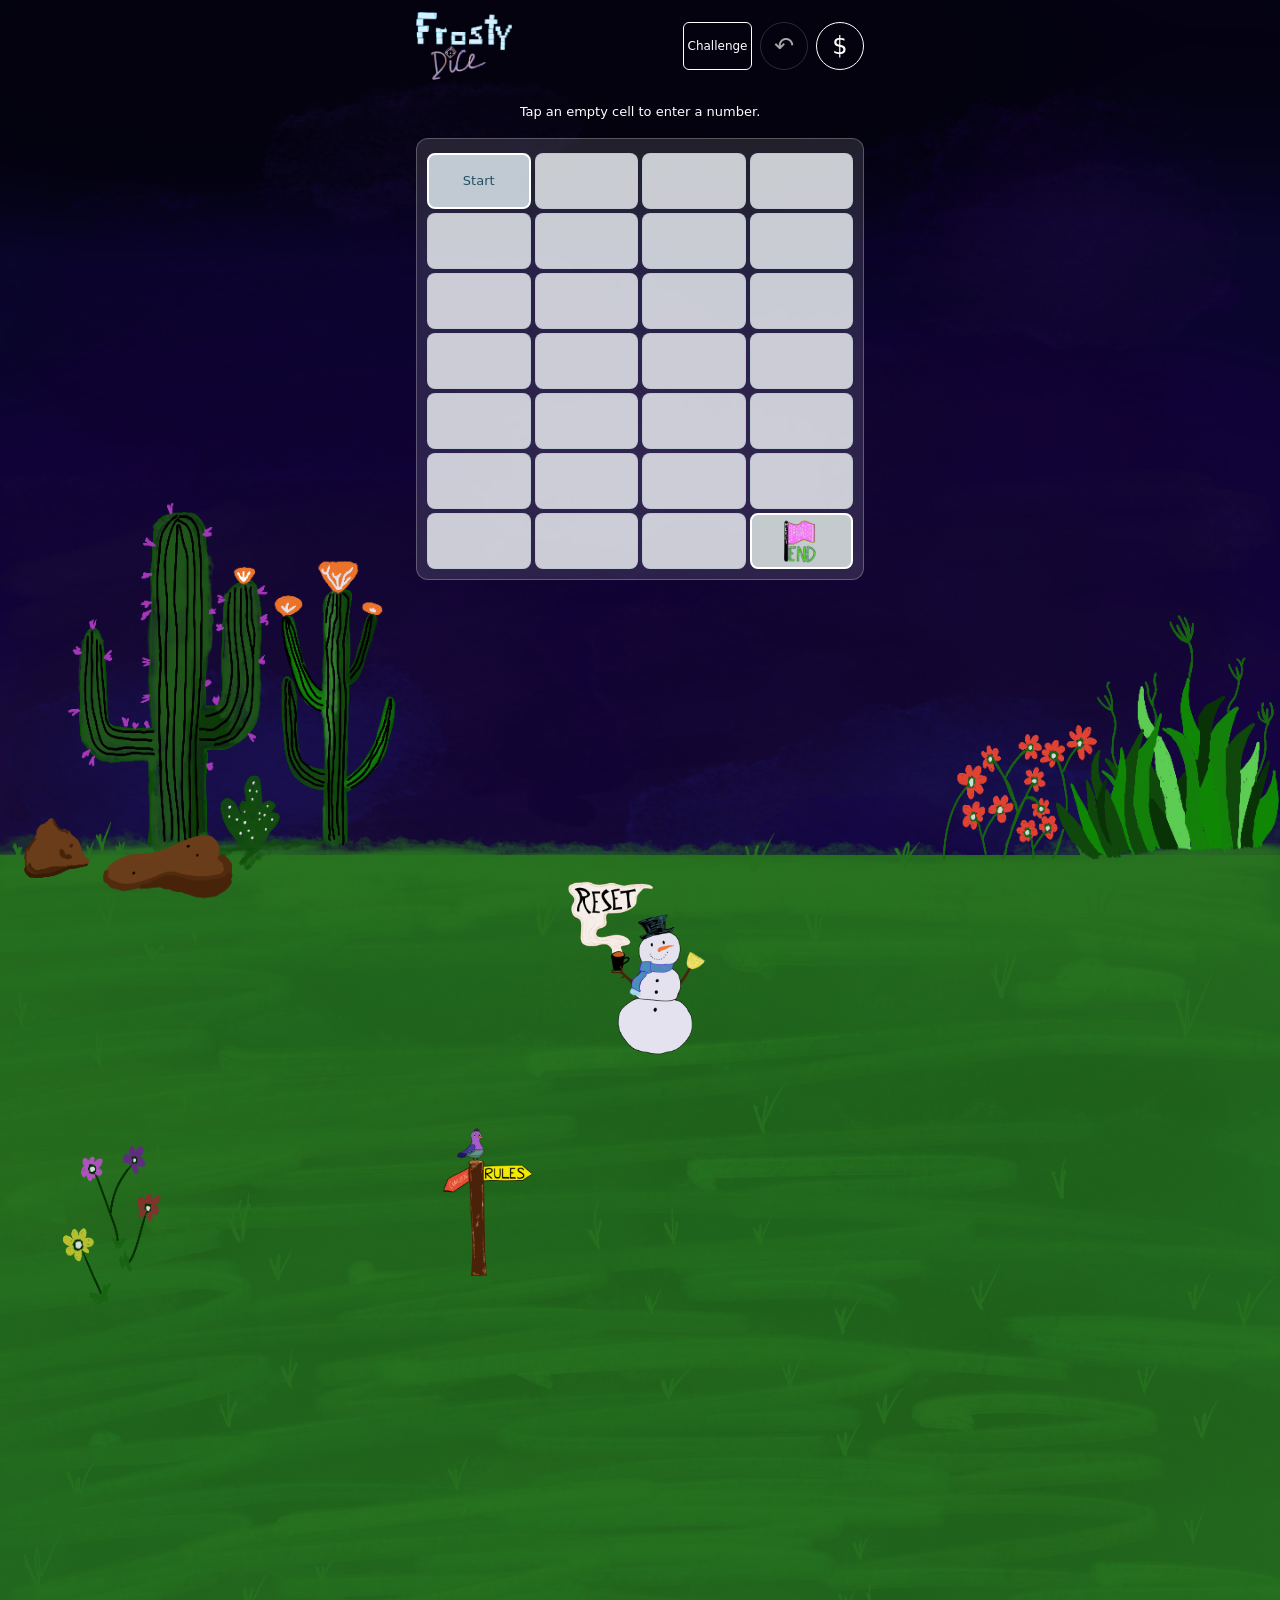
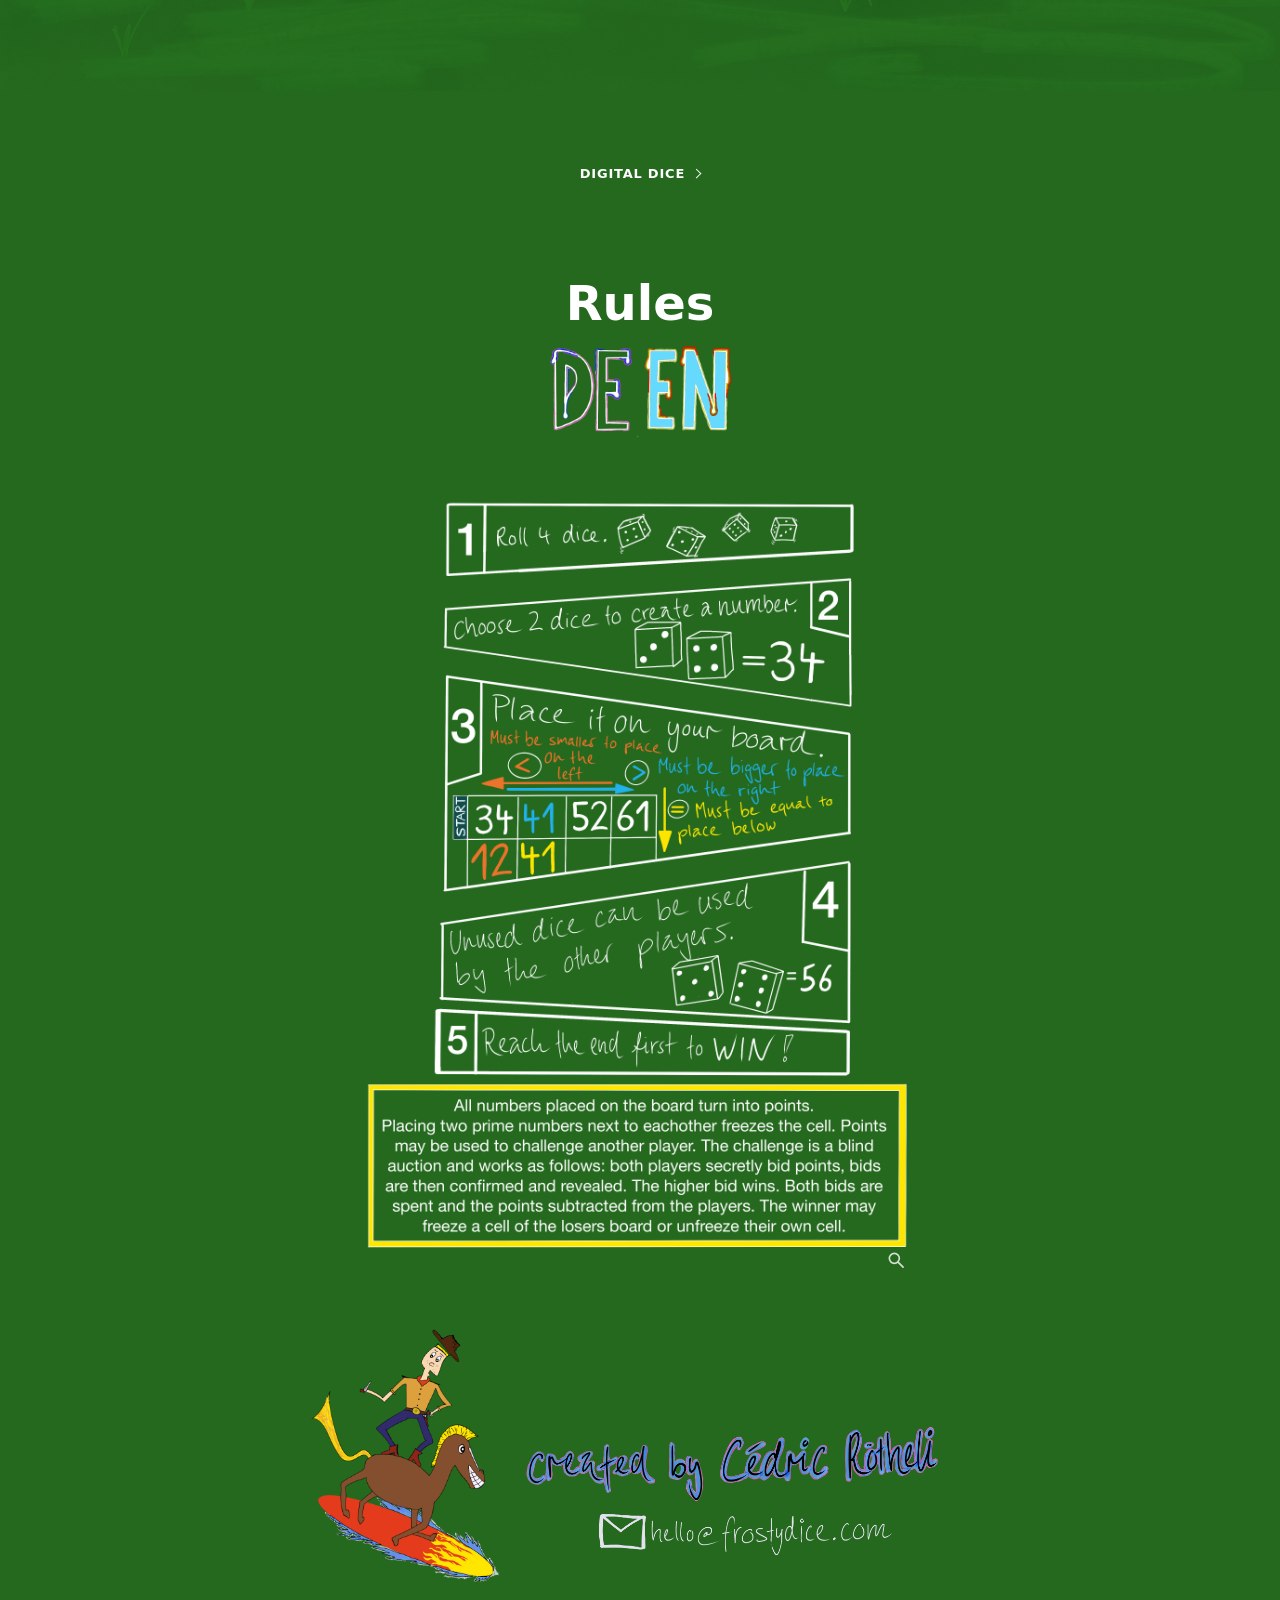
==== index.html @ 6767f1b1 "feat: add collapsible digital dice machine" ====
<!doctype html>
<html lang="en">
  <head>
    <meta charset="utf-8">
    <meta name="viewport" content="width=device-width, initial-scale=1">
    <meta name="theme-color" content="#03020e">
    <meta name="apple-mobile-web-app-capable" content="yes">
    <meta name="apple-mobile-web-app-title" content="Frosty Dice">
    <meta name="apple-mobile-web-app-status-bar-style" content="black">
    <meta name="description" content="A mobile-first companion for Frosty Dice, played together with physical dice.">
    <title>Frosty Dice</title>
    <link rel="icon" href="data:,">
    <link rel="manifest" href="./manifest.webmanifest">
    <link rel="apple-touch-icon" sizes="180x180" href="./assets/icons/apple-touch-icon.png">
    <script id="meadow-background">
      (() => {
        const meadows = ["background_meadow.png", "background_meadow_desert.png", "background_meadow_snow.png", "background_meadow_sea.png"];
        const meadow = meadows[Math.floor(Math.random() * meadows.length)];
        const image = new URL("./assets/" + meadow, document.baseURI).href;
        document.documentElement.style.setProperty("--background-meadow-image", 'url("' + image + '")');
      })();
    </script>
    <link rel="preload" as="image" href="./assets/digital_dice/dice_1.png">
    <link rel="preload" as="image" href="./assets/digital_dice/dice_2.png">
    <link rel="preload" as="image" href="./assets/digital_dice/dice_3.png">
    <link rel="preload" as="image" href="./assets/digital_dice/dice_4.png">
    <link rel="preload" as="image" href="./assets/digital_dice/dice_5.png">
    <link rel="preload" as="image" href="./assets/digital_dice/dice_6.png">
    <link rel="stylesheet" href="./css/style.css?v=digital-dice-2">
    <script type="module" src="./js/app.js?v=receipt-3"></script>
    <script type="module" src="./js/pwa.js"></script>
    <script type="module" src="./js/rules.js?v=additional-rules-1"></script>
    <script type="module" src="./js/digital-dice.js?v=digital-dice-2"></script>
  </head>
  <body>
    <main>
      <header class="page-header">
        <h1 class="page-title"><img src="./assets/frosty_dice_title_cropped.png" alt="Frosty Dice" width="1674" height="1187"></h1>
        <div class="game-stats">
          <button id="open-challenge" class="challenge-button" type="button" aria-haspopup="dialog" aria-controls="challenge-dialog">Challenge</button>
          <button id="undo-move" class="undo-button" type="button" aria-label="Undo last move" title="Undo last move" disabled><span aria-hidden="true">↶</span></button>
          <button id="open-receipt" class="receipt-button" type="button" aria-label="Open Frosty Fresh Goods receipt" aria-haspopup="dialog" aria-controls="receipt-dialog">$</button>
        </div>
      </header>

      <div class="board-message">
        <p id="app-status" class="app-status" role="status" aria-atomic="true">Loading board…</p>
      </div>
      <section class="board-sheet" aria-label="Game board">
        <table id="game-board" class="board" aria-label="Game board" tabindex="-1">
          <caption class="visually-hidden">
            Four columns, A through D, and seven rows, 1 through 7.
            A1 is the start. D7 is the goal. Select an empty cell and type two digits to place a number.
            Select an eligible occupied cell for Freeze or Unfreeze.
          </caption>
          <thead id="board-columns" class="visually-hidden"></thead>
          <tbody id="board-rows"></tbody>
        </table>
        <p id="number-help" class="visually-hidden">Two digits, each from 1–6. Placement is attempted after the second digit. Leave the cell or press Escape to cancel.</p>
        <div id="attack-ice-actions" class="attack-ice-actions" role="group" aria-labelledby="attack-ice-label" hidden>
          <p id="attack-ice-label">Attack Ice · <span id="attack-ice-cell"></span></p>
          <div class="attack-ice-actions__controls">
            <button id="toggle-attack-ice" class="action-button" type="button">Freeze</button>
            <button id="cancel-attack-ice" class="action-button secondary-button" type="button">Cancel</button>
          </div>
        </div>
        <p id="street-bonus" class="street-bonus" hidden></p>
        <p id="goal-status" class="goal-status" role="status" hidden></p>
      </section>

      <p id="storage-status" class="storage-status" role="status" hidden></p>
      <section class="reset-panel" aria-labelledby="new-game-heading">
        <h2 id="new-game-heading" class="visually-hidden">New game</h2>
        <div id="reset-confirmation" class="confirmation" hidden>
          <p id="reset-warning">Start a new game? Your board and local save will be cleared.</p>
          <button id="cancel-new-game" class="action-button secondary-button" type="button">Keep current game</button>
          <button id="confirm-new-game" class="action-button danger-button" type="button" aria-describedby="reset-warning">Clear game and start again</button>
        </div>
      </section>
      <noscript>
        <p>Enable JavaScript to display the board.</p>
      </noscript>
      <div class="meadow-controls">
        <a class="meadow-control rules-link" href="#rules" aria-label="View game rules">
          <img src="./assets/rules_button.png?v=d85019bc" alt="" width="232" height="232" decoding="async">
        </a>
        <button id="new-game" class="meadow-control reset-snowman" type="button" aria-label="Reset game" aria-controls="reset-confirmation">
          <img src="./assets/reset_button.png" alt="" width="176" height="176" decoding="async">
        </button>
      </div>
    </main>
    <section id="digital-dice" class="digital-dice" aria-label="Digital Dice Machine" data-visible-dice="4" data-rolling="false" data-expanded="false">
      <button id="digital-dice-toggle" class="digital-dice__toggle" type="button" aria-expanded="false" aria-controls="digital-dice-panel">
        <span id="digital-dice-toggle-label">DIGITAL DICE</span>
        <span class="digital-dice__chevron" aria-hidden="true"></span>
      </button>
      <div id="digital-dice-panel" class="digital-dice__panel" aria-hidden="true" inert>
        <div class="digital-dice__panel-inner">
          <div class="digital-dice__machine">
            <img class="digital-dice__cabinet" src="./assets/digital_dice/dice_machine.png" alt="" width="1000" height="1800" draggable="false">
            <div class="digital-dice__status" aria-live="polite" aria-atomic="true">
              <p id="digital-dice-label">CHOOSE TWO DICE</p>
              <div id="digital-dice-chosen" class="digital-dice__chosen" hidden></div>
            </div>
            <div id="digital-dice-column" class="digital-dice__column" aria-label="Four dice">
              <button id="digital-die-0" class="digital-die" type="button" style="--digital-die-y:12.5%;--digital-die-width:41.149%" aria-label="Die showing 1" disabled><img src="./assets/digital_dice/dice_1.png" alt="" width="2048" height="2048" draggable="false"></button>
              <button id="digital-die-1" class="digital-die" type="button" style="--digital-die-y:37.5%;--digital-die-width:41.149%" aria-label="Die showing 2" disabled><img src="./assets/digital_dice/dice_2.png" alt="" width="2048" height="2048" draggable="false"></button>
              <button id="digital-die-2" class="digital-die" type="button" style="--digital-die-y:62.5%;--digital-die-width:41.149%" aria-label="Die showing 3" disabled><img src="./assets/digital_dice/dice_3.png" alt="" width="2048" height="2048" draggable="false"></button>
              <button id="digital-die-3" class="digital-die" type="button" style="--digital-die-y:87.5%;--digital-die-width:41.149%" aria-label="Die showing 4" disabled><img src="./assets/digital_dice/dice_4.png" alt="" width="2048" height="2048" draggable="false"></button>
            </div>
            <button id="digital-dice-lever" class="digital-dice__lever" type="button" aria-label="Roll four dice">
              <img src="./assets/digital_dice/dice_lever.png" alt="" width="300" height="700" draggable="false">
            </button>
            <img class="digital-dice__lever-base" src="./assets/digital_dice/dice_lever_base.png" alt="" width="300" height="300" draggable="false">
          </div>
        </div>
      </div>
    </section>
    <section id="rules" class="rules-illustration" aria-labelledby="rules-heading">
      <h2 id="rules-heading">Rules</h2>
      <div class="rules-language-selector" role="group" aria-label="Rules language">
        <img id="rules-fill-de" class="rules-language-selector__fill" src="./assets/language_de_fill.png" alt="" width="1024" height="512" aria-hidden="true" hidden>
        <img id="rules-fill-en" class="rules-language-selector__fill" src="./assets/language_en_fill.png" alt="" width="1024" height="512" aria-hidden="true">
        <img class="rules-language-selector__art" src="./assets/language_select.png" alt="" width="1024" height="512" aria-hidden="true">
        <button id="rules-language-de" class="rules-language-selector__button" type="button" lang="de" aria-label="Deutsch" aria-pressed="false" aria-controls="rules-image"></button>
        <button id="rules-language-en" class="rules-language-selector__button" type="button" lang="en" aria-label="English" aria-pressed="true" aria-controls="rules-image"></button>
      </div>
      <div class="rules-image-container">
        <img id="rules-image" src="./assets/Rules.png" alt="Hand-drawn Frosty Dice game rules" lang="en" width="2480" height="3508" loading="lazy" decoding="async">
        <button id="open-additional-rules" class="rules-additional-trigger" type="button" aria-label="Open Additional Rules" aria-haspopup="dialog" aria-controls="additional-rules-dialog" hidden>
          <svg class="rules-zoom-hint" viewBox="0 0 24 24" width="20" height="20" aria-hidden="true" focusable="false">
            <circle cx="10" cy="10" r="6"></circle>
            <path d="m14.5 14.5 6 6"></path>
          </svg>
        </button>
      </div>
    </section>
    <footer class="contact-illustration">
      <img src="./assets/surfing_cowboy.png" alt="A cowboy surfing on horseback" width="2048" height="2048" loading="lazy" decoding="async">
      <img src="./assets/contact_information.png" alt="Frosty Dice contact information" width="4096" height="1714" loading="lazy" decoding="async">
    </footer>
    <dialog id="additional-rules-dialog" class="additional-rules-dialog" aria-labelledby="additional-rules-heading">
      <div class="additional-rules-header">
        <h2 id="additional-rules-heading">Additional Rules</h2>
        <button id="close-additional-rules" class="additional-rules-close" type="button" aria-label="Close Additional Rules" autofocus><span aria-hidden="true">×</span></button>
      </div>
      <div id="additional-rules-text" class="additional-rules-text" tabindex="0"></div>
    </dialog>
    <dialog id="challenge-dialog" class="challenge-dialog" aria-labelledby="challenge-heading" aria-describedby="bid-limit">
      <form id="challenge-form" class="challenge-content" novalidate>
        <h2 id="challenge-heading">MAKE YOUR BID</h2>
        <div id="challenge-banknote" class="challenge-banknote" data-phase="editing">
          <div id="challenge-note-shake" class="challenge-note__shake">
            <div id="challenge-note-rotor" class="challenge-note__rotor">
              <div id="challenge-bid-face" class="challenge-note__face challenge-note__bid">
                <img src="./assets/bid.png" alt="" width="2048" height="2048" decoding="async">
                <label class="visually-hidden" for="challenge-bid">Secret bid in Frosty Dollars</label>
                <input id="challenge-bid" class="challenge-bid" type="number" min="0" step="1" inputmode="numeric" autocomplete="off" aria-describedby="bid-limit bid-feedback">
              </div>
              <button id="reveal-bid" class="challenge-note__face challenge-note__cover" type="button" aria-label="Tap to reveal" aria-hidden="true" disabled hidden>
                <img src="./assets/bid_front.png" alt="" width="2048" height="2048" decoding="async">
              </button>
            </div>
          </div>
        </div>
        <p id="bid-limit" class="bid-limit"></p>
        <p id="bid-feedback" class="bid-feedback" role="status" aria-atomic="true"></p>
        <button id="confirm-bid" class="action-button challenge-confirm" type="submit">CONFIRM</button>
        <button id="close-challenge" class="challenge-close" type="button">CLOSE</button>
      </form>
    </dialog>
    <dialog id="receipt-dialog" class="receipt-dialog" aria-labelledby="receipt-heading">
      <h2 id="receipt-heading" class="visually-hidden">Frosty Fresh Goods receipt · Frosty Dollars</h2>
      <button id="close-receipt" class="receipt-close" type="button" aria-label="Close receipt" autofocus><span aria-hidden="true">×</span></button>
      <div class="receipt-paper">
        <img class="receipt-art" src="./assets/receipt.png" alt="" width="1440" height="3200" decoding="async">
        <div class="receipt-content">
          <div class="receipt-line receipt-board-value">
            <h3>BOARD VALUE</h3>
            <span id="receipt-board-value">$0</span>
          </div>
          <section class="receipt-challenges" aria-label="Challenge expenses">
            <p id="receipt-prior-spending" class="receipt-prior-spending" hidden></p>
            <ol id="receipt-history" class="receipt-history" tabindex="0" aria-label="Challenge transactions"></ol>
          </section>
          <div class="receipt-line receipt-total">
            <h3>BALANCE (SALDO)</h3>
            <span class="receipt-balance-value">
              <span class="receipt-sticker-clip" aria-hidden="true">
                <img id="receipt-sale-sticker" class="receipt-sale-sticker" src="./assets/sale_orange.png" alt="" width="1024" height="1024" decoding="async">
              </span>
              <span id="receipt-total" class="receipt-balance-amount">$<strong id="current-score">0</strong></span>
            </span>
          </div>
        </div>
      </div>
    </dialog>
  </body>
</html>
---- css/style.css ----
:root {
  font-family: system-ui, sans-serif;
  color: #172b3a;
  background-color: var(--background-sky-color);
  line-height: 1.5;
  font-synthesis: none;

  /* Experimental scene controls. Larger horizon values move the meadow down. */
  /* Keep the sky fallback in sync with index.html's theme-color. */
  --background-sky-color: #03020e;
  --background-ground-color: #24691e;
  --background-viewport-height: 100vh;
  --background-min-height: 100vh;
  --background-horizon: calc(var(--background-viewport-height) * 0.95);
  --background-meadow-scale: 1;
  --background-meadow-image: url("../assets/background_meadow.png");
  --background-sky-scale: 1;
  --background-sky-position: 50% 0px;
  /* Fill stretches both ice assets to the cell; use contain/cover to revert the fit. */
  --ice-image-fit: fill;

  /* Sky and meadow canvases are 1440 × 3200; keep their aspect ratio. */
  --background-artwork-width: max(100vw, calc(var(--background-viewport-height) * 0.45));

  /* Landscape controls: positions refer to the painted ground below the horizon. */
  --meadow-painted-depth: calc(var(--background-artwork-width) * var(--background-meadow-scale) * 941 / 1440);
  --rules-signpost-y: 35%; /* Top edge, as a fraction of painted ground depth. */
  --rules-signpost-x: 16%; /* Horizontal center within the game/landscape column. */
  --rules-signpost-size: clamp(4.4rem, 20vw, 5.6rem); /* 80% of the previous visible width. */
  --reset-snowman-y: 12%; /* Center on the meadow layer's top, above the signpost. */
  --reset-snowman-x: 52%;
  --reset-snowman-size: clamp(8.5rem, 42vw, 11rem);

  /* Extra solid-green breathing room before Rules, independent of meadow anchors. */
  --rules-extra-space: 180px;

  /* Board glass: the outer sheet is much lighter than the readable cells. */
  --board-glass-opacity: 0.12;
  --board-glass-blur: 3px;
  --board-glass-border-opacity: 0.25;
  --board-cell-opacity: 0.80;
  --board-cell-border-opacity: 0.65;
  --board-selected-opacity: 0.94;
}

@supports (height: 100svh) {
  :root { --background-viewport-height: 100svh; }
}

/* Fill the current viewport without moving the stable painted horizon. */
@supports (height: 100dvh) {
  :root { --background-min-height: 100dvh; }
}

/* Without browser bars, raise only the meadow and its anchored controls. */
@media (display-mode: standalone) {
  :root { --background-horizon: calc(var(--background-viewport-height) * 0.85); }
}

* { box-sizing: border-box; }

[hidden] { display: none !important; }

html { min-height: 100%; }

@media (prefers-reduced-motion: no-preference) {
  html { scroll-behavior: smooth; }
}

body {
  position: relative;
  min-height: var(--background-min-height);
  margin: 0;
  padding: 12px max(12px, env(safe-area-inset-right)) max(16px, env(safe-area-inset-bottom)) max(12px, env(safe-area-inset-left));
  background-color: var(--background-sky-color);
  isolation: isolate;
}

/* Decorative layers: no layout space, extra scroll extent, or touch targets. */
body::before,
body::after {
  content: "";
  inset: 0;
  min-height: var(--background-min-height);
  background-repeat: no-repeat;
  pointer-events: none;
}

body::before {
  position: fixed;
  z-index: -2;
  background-color: var(--background-sky-color);
  background-image: url("../assets/background_sky.png");
  background-size: calc(var(--background-artwork-width) * var(--background-sky-scale)) auto;
  background-position: var(--background-sky-position);
}

body::after {
  /* Follow the full document height so painted ground continues below the fold. */
  position: absolute;
  z-index: -1;
  --meadow-width: calc(var(--background-artwork-width) * var(--background-meadow-scale));
  /* Clip the solid continuation below the horizon; keep plants visible above it. */
  padding-top: var(--background-horizon);
  background-color: var(--background-ground-color);
  /* Painted ground begins at y=2259: 2259 / 1440 anchors that edge, not the PNG top. */
  /* The empty final layer lets the color use content-box without clipping the PNG. */
  background-image: var(--background-meadow-image), none;
  background-origin: border-box;
  background-clip: border-box, content-box;
  background-size: var(--meadow-width) auto;
  background-position: center calc(var(--background-horizon) - var(--meadow-width) * 1.56875);
}

main {
  position: relative;
  /* Reserve meadow space after the game controls without moving any of them. */
  min-height: var(--background-horizon);
  max-width: 28rem;
  margin-inline: auto;
  overflow-wrap: break-word;
}

.rules-illustration {
  width: 96%;
  max-width: 36rem;
  /* The PNG has 941px of painted ground below its horizon on a 1440px canvas. */
  margin: calc(var(--background-artwork-width) * var(--background-meadow-scale) * 941 / 1440 + 1.5rem + var(--rules-extra-space)) auto 2rem;
  scroll-margin-top: 1.5rem;
}

.rules-illustration h2 {
  margin-bottom: 0.5rem;
  color: #fff;
  font-size: clamp(2rem, 8vw, 3rem);
  font-weight: 600;
  line-height: 1.2;
  text-align: center;
}

.rules-illustration img {
  display: block;
  width: 100%;
  height: auto;
}

.rules-image-container { position: relative; }

.rules-additional-trigger {
  position: absolute;
  padding: 0;
  border: 0;
  color: #fff;
  background: transparent;
  appearance: none;
  cursor: zoom-in;
  touch-action: manipulation;
}

.rules-additional-trigger:focus-visible {
  outline: 3px solid #66d9ff;
  outline-offset: 2px;
}

.rules-zoom-hint {
  position: absolute;
  top: calc(100% + 0.25rem);
  right: 0;
  fill: none;
  stroke: currentColor;
  stroke-width: 2;
  stroke-linecap: round;
  opacity: 0.8;
  pointer-events: none;
}

.additional-rules-dialog {
  --rules-safe-x: max(1rem, env(safe-area-inset-left), env(safe-area-inset-right));
  --rules-safe-y: max(1rem, env(safe-area-inset-top), env(safe-area-inset-bottom));
  width: min(32rem, calc(100% - var(--rules-safe-x) * 2));
  max-width: none;
  max-height: calc(100vh - var(--rules-safe-y) * 2);
  max-height: calc(100dvh - var(--rules-safe-y) * 2);
  margin: auto;
  padding: 0;
  border: 1px solid rgb(255 255 255 / 25%);
  border-radius: 0.85rem;
  color: #fff;
  background: rgb(12 38 44 / 90%);
  -webkit-backdrop-filter: blur(10px);
  backdrop-filter: blur(10px);
  overflow: hidden;
}

.additional-rules-dialog[open] {
  display: flex;
  flex-direction: column;
}

.additional-rules-dialog::backdrop { background: rgb(3 2 14 / 80%); }

.additional-rules-header {
  display: flex;
  flex: none;
  align-items: center;
  gap: 0.5rem;
  padding: 0.75rem 0.75rem 0.75rem 1.25rem;
}

.additional-rules-header h2 {
  flex: 1;
  min-width: 0;
  font-size: 1.25rem;
  line-height: 1.3;
  overflow-wrap: break-word;
}

.additional-rules-close {
  flex: none;
  width: 48px;
  min-height: 48px;
  padding: 0;
  border: 0;
  color: #fff;
  background: transparent;
  font: inherit;
  font-size: 2rem;
  line-height: 1;
  cursor: pointer;
  touch-action: manipulation;
}

.additional-rules-close:focus-visible,
.additional-rules-text:focus-visible { outline: 3px solid #66d9ff; outline-offset: -3px; }

.additional-rules-text {
  min-height: 0;
  padding: 0 1.25rem 1.25rem;
  overflow-y: auto;
  overscroll-behavior: contain;
  font-size: 1.125rem;
  line-height: 1.65;
}

.additional-rules-text p + p { margin-top: 1rem; }

.rules-language-selector {
  position: relative;
  width: 40%;
  min-width: 7rem;
  max-width: 12rem;
  min-height: 48px;
  margin: 0 auto 0.5rem;
  isolation: isolate;
}

.rules-language-selector__fill {
  position: absolute;
  inset: 0;
  pointer-events: none;
}

.rules-language-selector__art {
  position: relative;
  z-index: 1;
  pointer-events: none;
}

.rules-language-selector__button {
  position: absolute;
  z-index: 2;
  top: 0;
  left: 0;
  width: 50%;
  height: 100%;
  min-width: 48px;
  min-height: 48px;
  padding: 0;
  border: 0;
  background: transparent;
  appearance: none;
  cursor: pointer;
  touch-action: manipulation;
}

#rules-language-en { left: 50%; }

.rules-language-selector__button:focus-visible {
  outline: 3px solid #fff;
  outline-offset: 2px;
}

.contact-illustration {
  display: grid;
  /* Share transparent PNG margins while keeping the visible artwork separated. */
  grid-template-columns: minmax(0, 26fr) minmax(0, 12fr) minmax(0, 62fr);
  align-items: center;
  column-gap: 0;
  width: 100%;
  max-width: 44rem;
  margin: 2rem auto 1rem;
}

.contact-illustration img {
  display: block;
  grid-row: 1;
  min-width: 0;
  width: 100%;
  height: auto;
}

.contact-illustration img:first-child {
  grid-column: 1 / 3;
  width: 130%;
  margin-left: -20%;
}
.contact-illustration img:last-child { grid-column: 2 / 4; }

h1 {
  margin: 0;
  font-size: 1.125rem;
  line-height: 1.2;
}

h2 { margin: 0; font-size: 1rem; }

p { margin: 0; }

.page-header {
  display: flex;
  flex-wrap: wrap;
  align-items: center;
  justify-content: space-between;
  gap: 0.5rem 1rem;
  margin-bottom: 0.75rem;
  color: #fff;
}

.page-title {
  flex-shrink: 0;
  width: clamp(4.5rem, 24vw, 6rem);
}

.page-title img {
  display: block;
  width: 100%;
  height: auto;
}

.game-stats {
  display: flex;
  align-items: center;
  gap: 0.5rem;
}

.undo-button {
  flex: none;
  width: 48px;
  min-height: 48px;
  padding: 0;
  border: 1px solid rgb(255 255 255 / 55%);
  border-radius: 50%;
  color: #fff;
  -webkit-text-fill-color: currentColor;
  background-color: transparent;
  appearance: none;
  font: inherit;
  font-size: 1.5rem;
  cursor: pointer;
  touch-action: manipulation;
}

.undo-button:disabled {
  border-color: rgb(255 255 255 / 25%);
  opacity: 0.65;
  cursor: default;
}

.undo-button:focus-visible { outline-color: #fff; }

.challenge-button {
  flex: none;
  min-height: 48px;
  padding: 0 3.5px;
  border: 0.5px solid #fff;
  border-radius: 0.375rem;
  color: #fff;
  background: transparent;
  font: inherit;
  font-size: 0.75rem;
  cursor: pointer;
  touch-action: manipulation;
}

.challenge-button:focus-visible { outline-color: #fff; }

.receipt-button {
  flex: none;
  width: 48px;
  min-height: 48px;
  padding: 0;
  border: 1px solid #fff;
  border-radius: 50%;
  color: #fff;
  background: transparent;
  font: inherit;
  font-size: 1.5rem;
  cursor: pointer;
  touch-action: manipulation;
}

.receipt-button:focus-visible { outline-color: #fff; }

.board-sheet {
  position: relative;
  padding: 6px;
  border: 1px solid rgb(255 255 255 / var(--board-glass-border-opacity));
  border-radius: 0.75rem;
  background-color: rgb(255 255 255 / var(--board-glass-opacity));
  -webkit-backdrop-filter: blur(var(--board-glass-blur));
  backdrop-filter: blur(var(--board-glass-blur));
}

.board {
  width: 100%;
  margin-inline: auto;
  table-layout: fixed;
  border-spacing: 4px;
}

.board th,
.board td {
  padding: 0;
  text-align: center;
}

.board th {
  color: #fff;
  font-size: 0.875rem;
  font-weight: 600;
}

.street-marker {
  position: absolute;
  z-index: 1;
  top: 3px;
  right: 3px;
  color: #705513;
  font-size: 0.75rem;
  line-height: 1.2;
}

.board-row--street .board-cell {
  box-shadow: inset 0 0 0 2px #bf9e35;
  background-color: rgb(255 247 221 / var(--board-cell-opacity));
}

.board-cell {
  position: relative;
  display: flex;
  flex-direction: column;
  align-items: center;
  justify-content: center;
  gap: 0.125rem;
  width: 100%;
  min-width: 0;
  min-height: clamp(3rem, 12vw, 3.5rem);
  padding: 4px;
  border: 1px solid rgb(183 199 210 / var(--board-cell-border-opacity));
  border-radius: 0.5rem;
  color: #172b3a;
  background-color: rgb(244 248 251 / var(--board-cell-opacity));
  font: inherit;
  font-variant-numeric: tabular-nums;
  appearance: none;
  touch-action: manipulation;
  cursor: pointer;
}

.board-cell--occupied { background-color: rgb(255 255 255 / var(--board-cell-opacity)); }

.board-cell:disabled {
  opacity: 1;
  -webkit-text-fill-color: currentColor;
  cursor: default;
}

.board-cell--start {
  color: #244f65;
  background-color: rgb(233 244 250 / var(--board-cell-opacity));
}

.board-cell--goal {
  color: #285b48;
  background-color: rgb(234 245 239 / var(--board-cell-opacity));
}

.board-cell--selected {
  border: 2px solid #275e75;
  background-color: rgb(233 244 250 / var(--board-selected-opacity));
  box-shadow: inset 0 0 0 1px #275e75;
}

/* Reuse the existing 2px endpoint borders, including during inline entry. */
.board-cell--start,
.board-cell--goal {
  border: 2px solid #ffffff;
}

.board-cell__marker {
  font-size: 0.6875rem;
  font-weight: 600;
  line-height: 1.2;
}

.board-cell__hint {
  font-size: 0.8125rem;
  font-weight: 500;
  line-height: 1.2;
  pointer-events: none;
}

.board-cell__flag {
  position: absolute;
  top: 50%;
  left: 50%;
  width: 110%;
  height: 110%;
  object-fit: contain;
  transform: translate(-50%, -50%);
  pointer-events: none;
}

.board-cell__value {
  font-size: 1.375rem;
  font-weight: 700;
  line-height: 1.2;
}

.board-cell__ice-layer {
  position: absolute;
  inset: 0;
  z-index: 0;
  pointer-events: none;
}

.board-cell__ice {
  display: block;
  width: 100%;
  height: 100%;
  padding: 0;
  object-fit: var(--ice-image-fit);
  pointer-events: none;
}

.board-cell--frozen,
.board-cell--attack-iced {
  overflow: hidden;
  isolation: isolate;
}

.board-cell--frozen .board-cell__value,
.board-cell--frozen .board-cell__marker,
.board-cell--attack-iced .board-cell__value,
.board-cell--attack-iced .board-cell__marker {
  position: relative;
  z-index: 1;
  color: #172b3a;
  text-shadow: 0 0 3px #fff;
}

button:focus-visible,
input:focus-visible {
  outline: 3px solid #275e75;
  outline-offset: 2px;
}

.attack-ice-actions {
  margin: 0.5rem 4px 0;
  padding-top: 0.5rem;
  border-top: 1px solid #c6d4df;
}

.attack-ice-actions > p {
  margin-bottom: 0.375rem;
  font-size: 0.875rem;
  font-weight: 600;
}

.attack-ice-actions__controls {
  display: flex;
  gap: 6px;
}

.board-cell--entry {
  /* Match placed numbers, stay above Safari's 16px input-zoom threshold. */
  height: clamp(3rem, 12vw, 3.5rem);
  font-size: 1.375rem;
  font-weight: 700;
  line-height: 1.2;
  text-align: center;
  cursor: text;
}

.action-button {
  width: 100%;
  min-height: 48px;
  min-width: 0;
  padding: 10px 12px;
  border: 1px solid #244f65;
  border-radius: 0.5rem;
  color: #fff;
  background-color: #244f65;
  font: inherit;
  font-weight: 600;
  cursor: pointer;
  touch-action: manipulation;
}

.secondary-button {
  border-color: #879ead;
  color: #244f65;
  background-color: #fff;
}

.danger-button {
  border-color: #7d3d23;
  background-color: #7d3d23;
}

.goal-status {
  margin: 0.5rem 4px 0;
  padding: 0.5rem;
  border: 1px solid #35705b;
  border-radius: 0.5rem;
  color: #285b48;
  background-color: #eaf5ef;
  font-size: 0.875rem;
  font-weight: 600;
}

.street-bonus {
  margin: 0.375rem 4px 0;
  color: #705513;
  font-size: 0.8125rem;
  font-weight: 600;
}

.board-message {
  /* Always reserve two lines, even when cell actions temporarily hide the text. */
  display: flex;
  align-items: center;
  justify-content: center;
  height: 2.5rem;
  margin-bottom: 0.375rem;
}

.app-status {
  max-height: 100%;
  overflow-y: auto;
  overflow-wrap: anywhere;
  color: #fff;
  font-size: 0.8125rem;
  line-height: 1.25rem;
  text-align: center;
}

.storage-status,
noscript p {
  margin-top: 0.5rem;
  color: #496173;
  font-size: 0.8125rem;
}

.reset-panel { margin-top: 0; }

.meadow-controls {
  /* main already reserves the horizon height; grow past unusually tall game UI. */
  position: absolute;
  top: 100%;
  left: 0;
  width: 100%;
  height: var(--meadow-painted-depth);
  pointer-events: none;
}

.meadow-control {
  position: absolute;
  display: block;
  min-width: 48px;
  min-height: 48px;
  padding: 0;
  border: 0;
  background: none;
  appearance: none;
  line-height: 0;
  text-decoration: none;
  cursor: pointer;
  touch-action: manipulation;
  pointer-events: auto;
}

.meadow-control img {
  display: block;
  width: 100%;
  height: auto;
  max-width: none;
  pointer-events: none;
}

.rules-link {
  top: var(--rules-signpost-y);
  left: var(--rules-signpost-x);
  width: min(var(--rules-signpost-size), 24%);
  aspect-ratio: 987 / 1631;
  /* Extend upward by 353 source pixels; keep the original signpost's Y=508 anchor. */
  transform: translate(-50%, calc(-100% * 353 / 1631));
  /* Exclude only transparent padding from the hit area; keep all drawn pixels. */
  overflow: hidden;
}

.rules-link img {
  /* 2048px canvas; complete painted bounds, including bird: x=361..1348, y=155..1786. */
  position: absolute;
  width: calc(100% * 2048 / 987);
  left: calc(100% * -361 / 987);
  top: calc(100% * -155 / 1631);
}

.reset-snowman {
  top: var(--reset-snowman-y);
  left: var(--reset-snowman-x);
  width: min(var(--reset-snowman-size), 45%);
  transform: translate(-50%, -50%);
}

.meadow-control:focus-visible {
  outline: 2px solid #fff;
  outline-offset: 4px;
}

.confirmation {
  margin-top: 0.5rem;
  padding: 0.75rem;
  border: 1px solid #7d3d23;
  border-radius: 0.75rem;
  background-color: #fff0e7;
}

.confirmation .action-button { margin-top: 0.5rem; }

.visually-hidden {
  position: absolute;
  width: 1px;
  height: 1px;
  padding: 0;
  border: 0;
  overflow: hidden;
  clip-path: inset(50%);
}

/* Native top-layer dialog: opening it adds no space to the game or landscape. */
.challenge-dialog {
  width: min(100% - 1.5rem, 25rem);
  max-width: none;
  max-height: calc(100% - 1.5rem);
  margin: auto;
  padding: 0.75rem;
  border: 0;
  color: #fff;
  background: transparent;
  overflow-y: auto;
  overscroll-behavior: contain;
}

.challenge-dialog::backdrop { background: rgb(3 2 14 / 82%); }

.challenge-content {
  display: flex;
  flex-direction: column;
  align-items: center;
  text-align: center;
}

.challenge-content h2 { font-size: 1.125rem; letter-spacing: 0.06em; }

.challenge-banknote {
  position: relative;
  width: min(100%, 55svh);
  margin-block: -0.5rem;
  container-type: inline-size;
  aspect-ratio: 1;
  perspective: 1000px;
}

.challenge-banknote img { display: block; width: 100%; height: auto; }

.challenge-note__shake,
.challenge-note__rotor,
.challenge-note__face {
  position: absolute;
  inset: 0;
  width: 100%;
  height: 100%;
}

.challenge-note__shake { transform-style: preserve-3d; }

.challenge-note__rotor {
  transform-style: preserve-3d;
  transform: rotateY(var(--bid-turn, 0deg));
  transition: transform var(--bid-flip-duration) ease-in-out;
}

.challenge-banknote[data-phase="editing"] .challenge-note__rotor { transition: none; }
.challenge-banknote[data-phase="flipping-to-revealed"] .challenge-note__rotor {
  transition-duration: var(--bid-reveal-duration);
}
.challenge-banknote[data-phase="flipping-to-hidden"],
.challenge-banknote[data-phase="hidden"],
.challenge-banknote[data-phase="shaking"] { --bid-turn: 180deg; }
.challenge-banknote[data-phase="flipping-to-revealed"],
.challenge-banknote[data-phase="revealed"] { --bid-turn: 360deg; }

.challenge-note__face,
.challenge-note__face img,
.challenge-bid {
  -webkit-backface-visibility: hidden;
  backface-visibility: hidden;
}

.challenge-note__bid { transform: rotateY(0deg); }
.challenge-note__cover {
  padding: 0;
  border: 0;
  background: transparent;
  appearance: none;
  transform: rotateY(180deg);
  cursor: pointer;
  touch-action: manipulation;
}

.challenge-note__face img { height: 100%; object-fit: contain; pointer-events: none; }
.challenge-note__cover img {
  /* Align painted centers: both 2048px canvases have equal 1977px artwork widths. */
  transform: translate(0.244%, -7.642%);
}
.challenge-note__cover:focus-visible { outline-color: #fff; outline-offset: -4px; }

.challenge-banknote[data-phase="shaking"] .challenge-note__shake {
  animation: frosty-dollar-shake var(--bid-shake-duration) ease-in-out;
}

@keyframes frosty-dollar-shake {
  0%, 100% { transform: translateX(0); }
  /* First 400ms: restrained anticipation; next 800ms: irregular buildup. */
  8% { transform: translateX(-0.3px); }
  17% { transform: translateX(0.5px); }
  24% { transform: translateX(-0.4px); }
  33.333333% { transform: translateX(0.75px); }
  41% { transform: translateX(-1.1px); }
  49% { transform: translateX(1.6px); }
  56% { transform: translateX(-1.3px); }
  63% { transform: translateX(2.4px); }
  71% { transform: translateX(-2.1px); }
  78% { transform: translateX(3.2px); }
  84% { transform: translateX(-3.6px); }
  90% { transform: translateX(4px); }
  95% { transform: translateX(-2.5px); }
}

@media (prefers-reduced-motion: reduce) {
  .challenge-note__rotor { transform: none; transition: none; }
  .challenge-note__cover { transform: none; }
  .challenge-banknote[data-phase="shaking"] .challenge-note__shake { animation: none; }
}

.challenge-bid {
  position: absolute;
  /* Centre of the illustrated circle on the untouched 2048px square canvas. */
  left: 50.3%;
  top: 46%;
  transform: translate(-50%, -50%);
  width: 36%;
  min-height: 48px;
  padding: 0;
  border: 0;
  border-radius: 0;
  color: #10260e;
  -webkit-text-fill-color: currentColor;
  background: transparent;
  font: inherit;
  font-size: clamp(2rem, 10vw, 3.25rem);
  /* Scale with the banknote so four tabular digits fit within its circle. */
  font-size: clamp(2rem, 13cqw, 3.5rem);
  font-weight: 700;
  font-variant-numeric: tabular-nums;
  line-height: 1.2;
  text-align: center;
  appearance: textfield;
  -moz-appearance: textfield;
}

.challenge-bid::-webkit-inner-spin-button,
.challenge-bid::-webkit-outer-spin-button { margin: 0; -webkit-appearance: none; }

.challenge-bid:read-only { cursor: default; }
.challenge-bid:disabled { opacity: 1; }
.bid-limit { min-height: 1.5em; font-size: 0.8125rem; }
.bid-feedback { min-height: 2.5rem; padding-top: 0.25rem; font-size: 0.875rem; }
.challenge-confirm { width: min(100%, 14rem); }
.challenge-confirm:disabled { opacity: 0.65; cursor: default; }

.challenge-close {
  min-width: 80px;
  min-height: 48px;
  padding: 0.5rem;
  border: 0;
  color: #fff;
  background: transparent;
  font: inherit;
  font-size: 0.8125rem;
  cursor: pointer;
  touch-action: manipulation;
}

.challenge-close:focus-visible { outline-color: #fff; }

/* Full, unchanged 1440 × 3200 artwork; only its blank centre receives HTML. */
.receipt-dialog {
  width: min(100% - 1rem, 30rem);
  max-width: none;
  max-height: calc(100% - 1rem);
  margin: auto;
  padding: max(0.25rem, env(safe-area-inset-top)) 0 max(0.25rem, env(safe-area-inset-bottom));
  border: 0;
  background: transparent;
  color: #171710;
  overflow-y: auto;
  overflow-x: hidden;
  overscroll-behavior: contain;
}

.receipt-dialog::backdrop { background: rgb(3 2 14 / 82%); }

.receipt-paper {
  position: relative;
  container-type: inline-size;
}

.receipt-dialog[open] .receipt-paper {
  animation: receipt-arrive 450ms cubic-bezier(0.2, 0.7, 0.3, 1) both;
}

.receipt-art { display: block; width: 100%; height: auto; pointer-events: none; }

.receipt-content {
  --receipt-section-gap: 0.65em;
  --receipt-history-extra-height: 3.4em; /* Two rows: 2 × (1.4em line + 0.3em padding). */
  position: absolute;
  /* Blank area: x ≈ 302–1181, y ≈ 1216–2032 on the original canvas. */
  left: 21%;
  right: 18%;
  top: 38%;
  height: 25.5%;
  display: flex;
  flex-direction: column;
  gap: var(--receipt-section-gap);
  font-family: "American Typewriter", "Courier New", Courier, monospace;
  font-size: 0.875rem;
  font-size: clamp(0.75rem, 3.8cqw, 0.9375rem);
  font-weight: 400;
  line-height: 1.4;
  font-variant-numeric: tabular-nums;
}

.receipt-content h3 { margin: 0; font: inherit; }
.receipt-content strong { font: inherit; }
.receipt-line { display: grid; grid-template-columns: max-content minmax(0, 1fr) max-content; align-items: baseline; gap: 0.35em; }
.receipt-line > span { white-space: nowrap; }
.receipt-board-value { font-size: 0.9375rem; font-size: clamp(0.8125rem, 4.1cqw, 1rem); }
.receipt-challenges {
  display: flex;
  flex: 1;
  min-height: 0;
  flex-direction: column;
  gap: 0.25em;
  /* Grow within the existing whitespace, preserving the balance's flow position. */
  margin-top: calc(0px - var(--receipt-section-gap));
  margin-bottom: calc(var(--receipt-section-gap) - var(--receipt-history-extra-height));
}
.receipt-history { flex: 1; min-height: 0; margin: 0; padding: 0; list-style: none; overflow-y: auto; overscroll-behavior: contain; }
.receipt-transaction { display: grid; grid-template-columns: max-content minmax(0, 1fr) max-content; align-items: baseline; gap: 0.35em; padding-block: 0.15em; font-weight: 400; }
.receipt-board-value::after,
.receipt-transaction::after { content: ""; grid-column: 2; grid-row: 1; border-bottom: 1px dotted currentColor; }
.receipt-board-value > span,
.receipt-transaction span:last-child { grid-column: 3; grid-row: 1; text-align: right; white-space: nowrap; }
.receipt-prior-spending, .receipt-empty { font-size: 0.85em; }
.receipt-total {
  --receipt-balance-offset-x: -4cqw;
  --receipt-balance-offset-y: 20px;
  --receipt-balance-value-width: clamp(5rem, 25cqw, 8rem);
  --receipt-sticker-right: calc(-2cqw + 20px);
  --receipt-sticker-scale: 0.8;
  --receipt-amount-shift-left: 0px;
  --receipt-balance-amount-width: 6ch;
  --receipt-balance-amount-font-size: clamp(1.25rem, 6.4cqw, 1.75rem);
  --receipt-balance-line-thickness: 1px;
  --receipt-balance-line-gap: 8px;
  --receipt-balance-line-inset: 7cqw; /* About 9% of the visible paper's width. */
  position: relative;
  top: var(--receipt-balance-offset-y);
  isolation: isolate;
  flex: none;
  grid-template-columns: max-content minmax(0, 1fr);
  align-items: center;
  gap: 0.4em;
  min-height: clamp(4.5rem, 19cqw, 5.5rem);
  /* Use the blank paper to the right without changing the other receipt rows. */
  margin-right: -8cqw;
  /* Retain the old border's layout space; draw the inset lines separately. */
  border-top: 1px solid transparent;
  padding-top: 0.4em;
}

.receipt-total::before,
.receipt-total::after {
  content: "";
  position: absolute;
  z-index: 0;
  /* Paper spans roughly 12–90cqw; the balance row begins at 21cqw. */
  left: calc(var(--receipt-balance-line-inset) - 9cqw);
  right: var(--receipt-balance-line-inset);
  top: calc(50% + 0.2em);
  border-top: var(--receipt-balance-line-thickness) solid currentColor;
  pointer-events: none;
}

.receipt-total::before { margin-top: calc(-0.6 * var(--receipt-balance-amount-font-size) - var(--receipt-balance-line-gap) - var(--receipt-balance-line-thickness)); }
.receipt-total::after { margin-top: calc(0.6 * var(--receipt-balance-amount-font-size) + var(--receipt-balance-line-gap)); }
.receipt-total h3 { position: relative; z-index: 2; font-size: 0.9375rem; font-size: clamp(0.8125rem, 4.1cqw, 1.125rem); font-weight: 400; white-space: nowrap; }
.receipt-balance-value {
  position: relative;
  z-index: 1;
  left: var(--receipt-balance-offset-x);
  isolation: isolate;
  display: flex;
  align-items: center;
  justify-self: stretch;
  align-self: stretch;
  min-width: var(--receipt-balance-value-width);
  /* Keep the amount inside its grid column even with the shared left offset. */
  padding-left: max(0px, calc(0px - var(--receipt-balance-offset-x)));
}
.receipt-balance-amount {
  position: relative;
  z-index: 1;
  flex: none;
  width: var(--receipt-balance-amount-width);
  margin-left: auto;
  /* Auto margin yields first on narrow screens, keeping text clear of the label. */
  margin-right: var(--receipt-amount-shift-left);
  color: #000;
  font-size: 1.5rem;
  font-size: var(--receipt-balance-amount-font-size);
  font-weight: 400;
  line-height: 1.2;
  text-align: left;
  white-space: nowrap;
}

/* Clip only the decoration; text stays outside this independently sized box. */
.receipt-sticker-clip { position: absolute; top: 0; bottom: 0; right: -5cqw; width: calc(var(--receipt-balance-value-width) + 5cqw); z-index: 0; overflow: hidden; pointer-events: none; }
.receipt-sale-sticker { position: absolute; top: 50%; right: var(--receipt-sticker-right); width: clamp(7.25rem, 31cqw, 10rem); height: auto; transform-origin: center; transform: translateY(-50%) rotate(-8deg) scale(var(--receipt-sticker-scale)); pointer-events: none; }

.receipt-close {
  position: sticky;
  top: 0;
  z-index: 1;
  display: block;
  width: 48px;
  min-height: 48px;
  margin: 0 0 -48px auto;
  padding: 0;
  border: 0;
  color: #fff;
  background: transparent;
  font: inherit;
  font-size: 1.5rem;
  cursor: pointer;
  touch-action: manipulation;
}

.receipt-close:focus-visible { outline-color: #fff; }

@keyframes receipt-arrive {
  from { transform: translateY(-2rem); opacity: 0; }
  to { transform: translateY(0); opacity: 1; }
}

@media (prefers-reduced-motion: reduce) {
  .receipt-dialog[open] .receipt-paper { animation: none; }
}

/* Independent 1260 × 1800 coordinate system, including the lever's full swing. */
.digital-dice {
  --digital-cabinet-left: 20.635%;
  --digital-cabinet-width: 79.365%;
  --digital-status-left: 37.302%;
  --digital-status-top: 11.389%;
  --digital-status-width: 46.429%;
  --digital-status-height: 15%;
  --digital-column-left: 38.095%;
  --digital-column-top: 27.222%;
  --digital-column-width: 44.444%;
  --digital-column-height: 58.889%;
  --digital-lever-left: 13.889%;
  --digital-lever-top: 27.222%;
  --digital-lever-width: 14.286%;
  --digital-base-left: 21.825%;
  --digital-base-top: 44.611%;
  --digital-base-width: 7.937%;
  width: min(100%, 32rem);
  /* Main and its illustrated controls retain all existing horizon/ground anchors. */
  margin: calc(var(--meadow-painted-depth) + 3rem) auto 0;
}

.digital-dice__toggle { display: flex; align-items: center; justify-content: center; gap: 0.5rem; min-height: 44px; margin: 0 auto; padding: 0.25rem 0.5rem; border: 0; color: #fff; background: transparent; font: inherit; font-size: 0.8125rem; font-weight: 600; letter-spacing: 0.06em; cursor: pointer; touch-action: manipulation; }
.digital-dice__toggle:focus-visible { outline-color: #fff; }
.digital-dice__chevron { width: 0.45rem; height: 0.45rem; border-right: 1.5px solid currentColor; border-bottom: 1.5px solid currentColor; transform: rotate(-45deg); transition: transform 300ms ease; }
.digital-dice[data-expanded="true"] .digital-dice__chevron { transform: rotate(45deg); }
/* Animate only the wrapper's height: the mounted machine keeps its full geometry. */
.digital-dice__panel { display: grid; grid-template-rows: 0fr; opacity: 0; visibility: hidden; transition: grid-template-rows 300ms ease, opacity 300ms ease, visibility 0s linear 300ms; }
.digital-dice[data-expanded="true"] .digital-dice__panel { grid-template-rows: 1fr; opacity: 1; visibility: visible; transition-delay: 0s; }
.digital-dice__panel-inner { min-height: 0; overflow: hidden; }
.digital-dice__machine { position: relative; aspect-ratio: 1260 / 1800; container-type: inline-size; overflow: hidden; }
.digital-dice img { display: block; height: auto; pointer-events: none; user-select: none; -webkit-user-drag: none; }
.digital-dice__cabinet { position: absolute; left: var(--digital-cabinet-left); top: 0; width: var(--digital-cabinet-width); }
.digital-dice__status { position: absolute; z-index: 1; left: var(--digital-status-left); top: var(--digital-status-top); width: var(--digital-status-width); height: var(--digital-status-height); display: flex; flex-direction: column; align-items: center; justify-content: center; gap: 2px; color: #172b3a; font-size: clamp(0.875rem, 4.5cqw, 1.125rem); font-weight: 600; line-height: 1.2; text-align: center; }
.digital-dice__chosen { display: flex; align-items: center; gap: 4px; }
.digital-dice__chosen-value { min-width: 44px; min-height: 44px; padding: 0.25rem; border: 1px solid #6a4525; border-radius: 0.3rem; color: inherit; background: transparent; font: inherit; cursor: pointer; touch-action: manipulation; }
.digital-dice__column { position: absolute; left: var(--digital-column-left); top: var(--digital-column-top); width: var(--digital-column-width); height: var(--digital-column-height); }
.digital-die { position: absolute; left: 50%; top: var(--digital-die-y); width: var(--digital-die-width); aspect-ratio: 1; padding: 0; border: 0; border-radius: 15%; background: transparent; overflow: hidden; transform: translate(-50%, -50%); transition: top 250ms ease, width 250ms ease, opacity 180ms ease, transform 180ms ease; cursor: pointer; touch-action: manipulation; }
/* Trim transparent padding only: painted bounds are x=363..1756, y=326..1719. */
.digital-die img { position: absolute; left: -26.059%; top: -23.403%; width: 147.021%; }
.digital-die:disabled { opacity: 1; cursor: default; }
.digital-die[data-leaving="true"] { opacity: 0; transform: translate(-50%, -50%) scale(0.7); }
.digital-die[data-rolling="true"] { animation: digital-die-rattle 240ms ease-in-out infinite; }
.digital-dice__lever { position: absolute; z-index: 2; left: var(--digital-lever-left); top: var(--digital-lever-top); width: var(--digital-lever-width); min-width: 44px; aspect-ratio: 300 / 700; padding: 0; border: 0; background: transparent; transform-origin: 93.5% 86.5%; transform: rotate(var(--digital-lever-pull-angle, 0deg)); cursor: pointer; touch-action: none; user-select: none; }
.digital-dice__lever img { width: 100%; }
.digital-dice__lever-base { position: absolute; z-index: 3; left: var(--digital-base-left); top: var(--digital-base-top); width: var(--digital-base-width); }
.digital-dice[data-rolling="true"] .digital-dice__lever { animation: digital-lever-pull 480ms cubic-bezier(0.3, 0.1, 0.2, 1); }
.digital-dice + .rules-illustration { margin-top: clamp(3rem, 10vw, 5rem); }

@keyframes digital-lever-pull {
  0% { transform: rotate(var(--digital-lever-start-angle, 0deg)); }
  28% { transform: rotate(-32deg); }
  82% { transform: rotate(2deg); }
  100% { transform: rotate(0deg); }
}
@keyframes digital-die-rattle {
  0%, 100% { transform: translate(-50%, -50%) rotate(-1deg); }
  50% { transform: translate(-50%, calc(-50% + 1px)) rotate(1deg); }
}
@media (prefers-reduced-motion: reduce) {
  .digital-dice__panel, .digital-dice__chevron { transition: none; }
  .digital-die { transition: none; }
  .digital-die[data-rolling="true"],
  .digital-dice[data-rolling="true"] .digital-dice__lever { animation: none; }
}
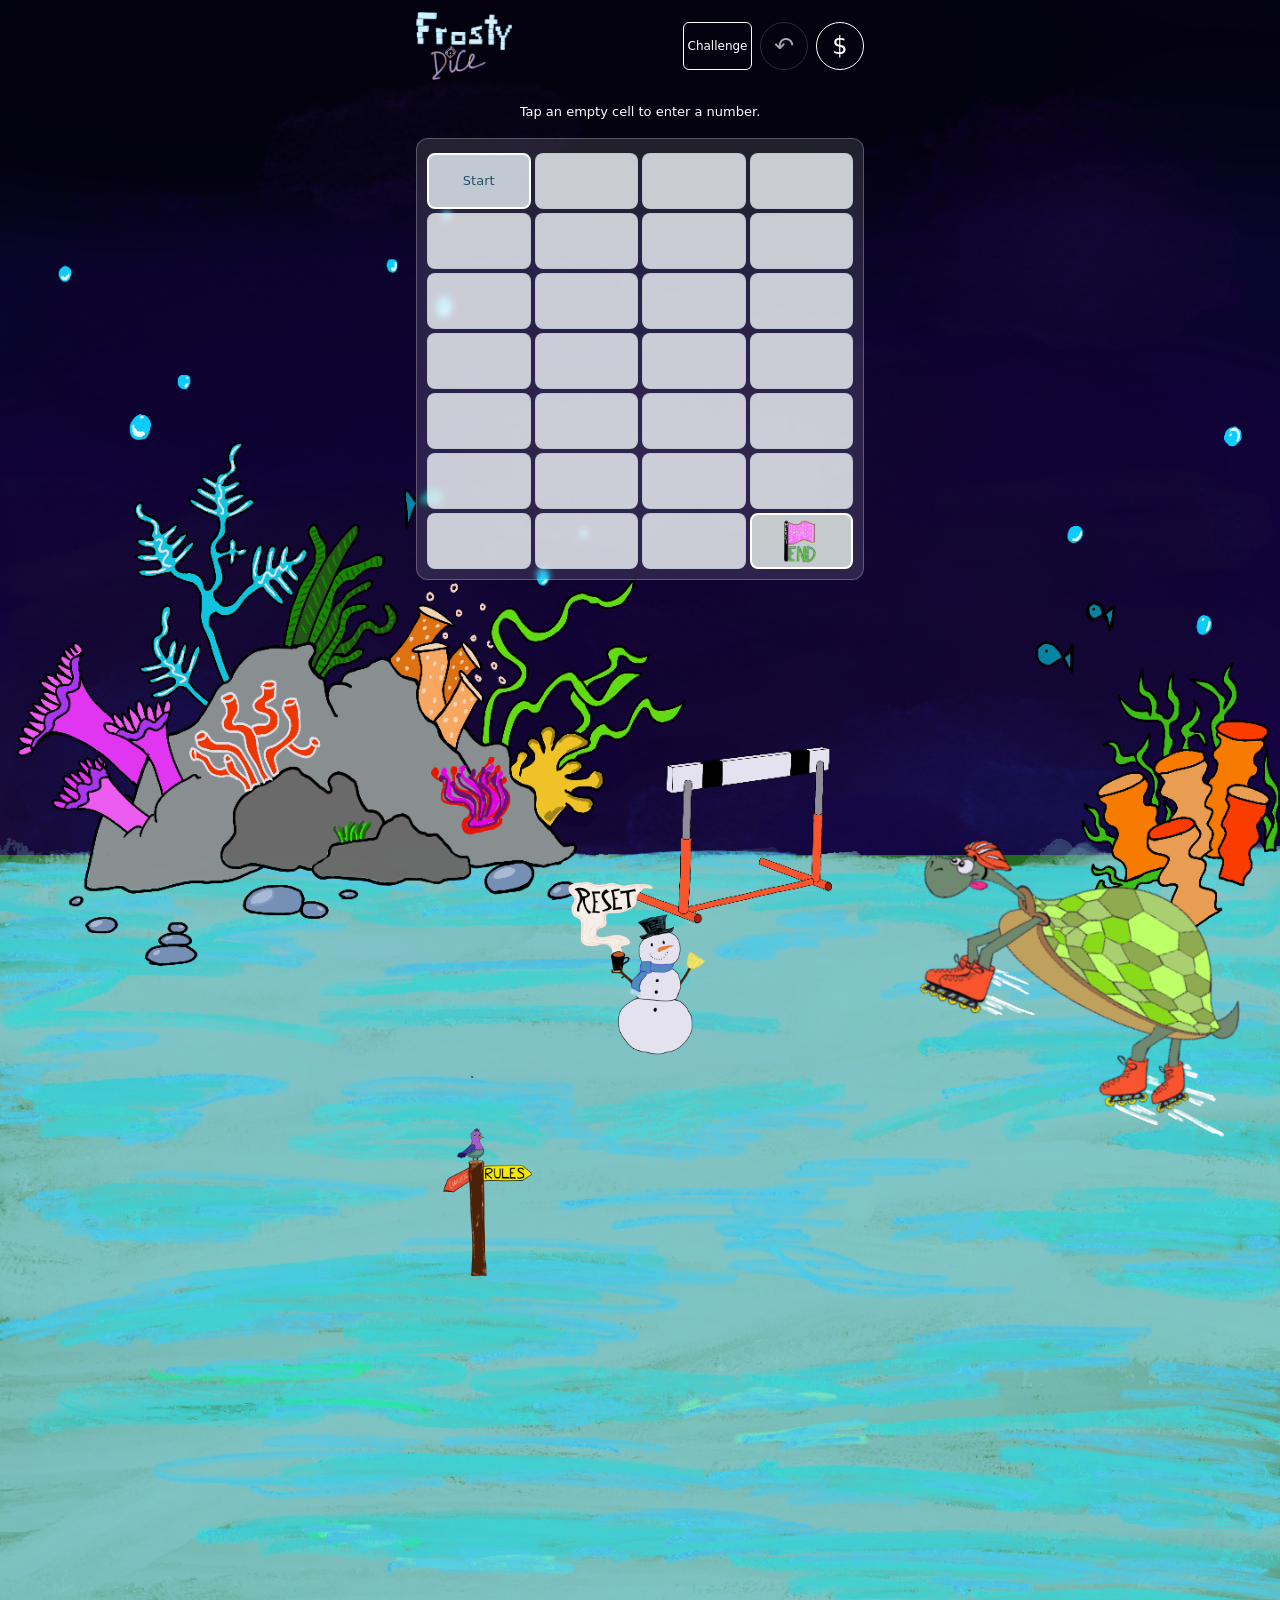
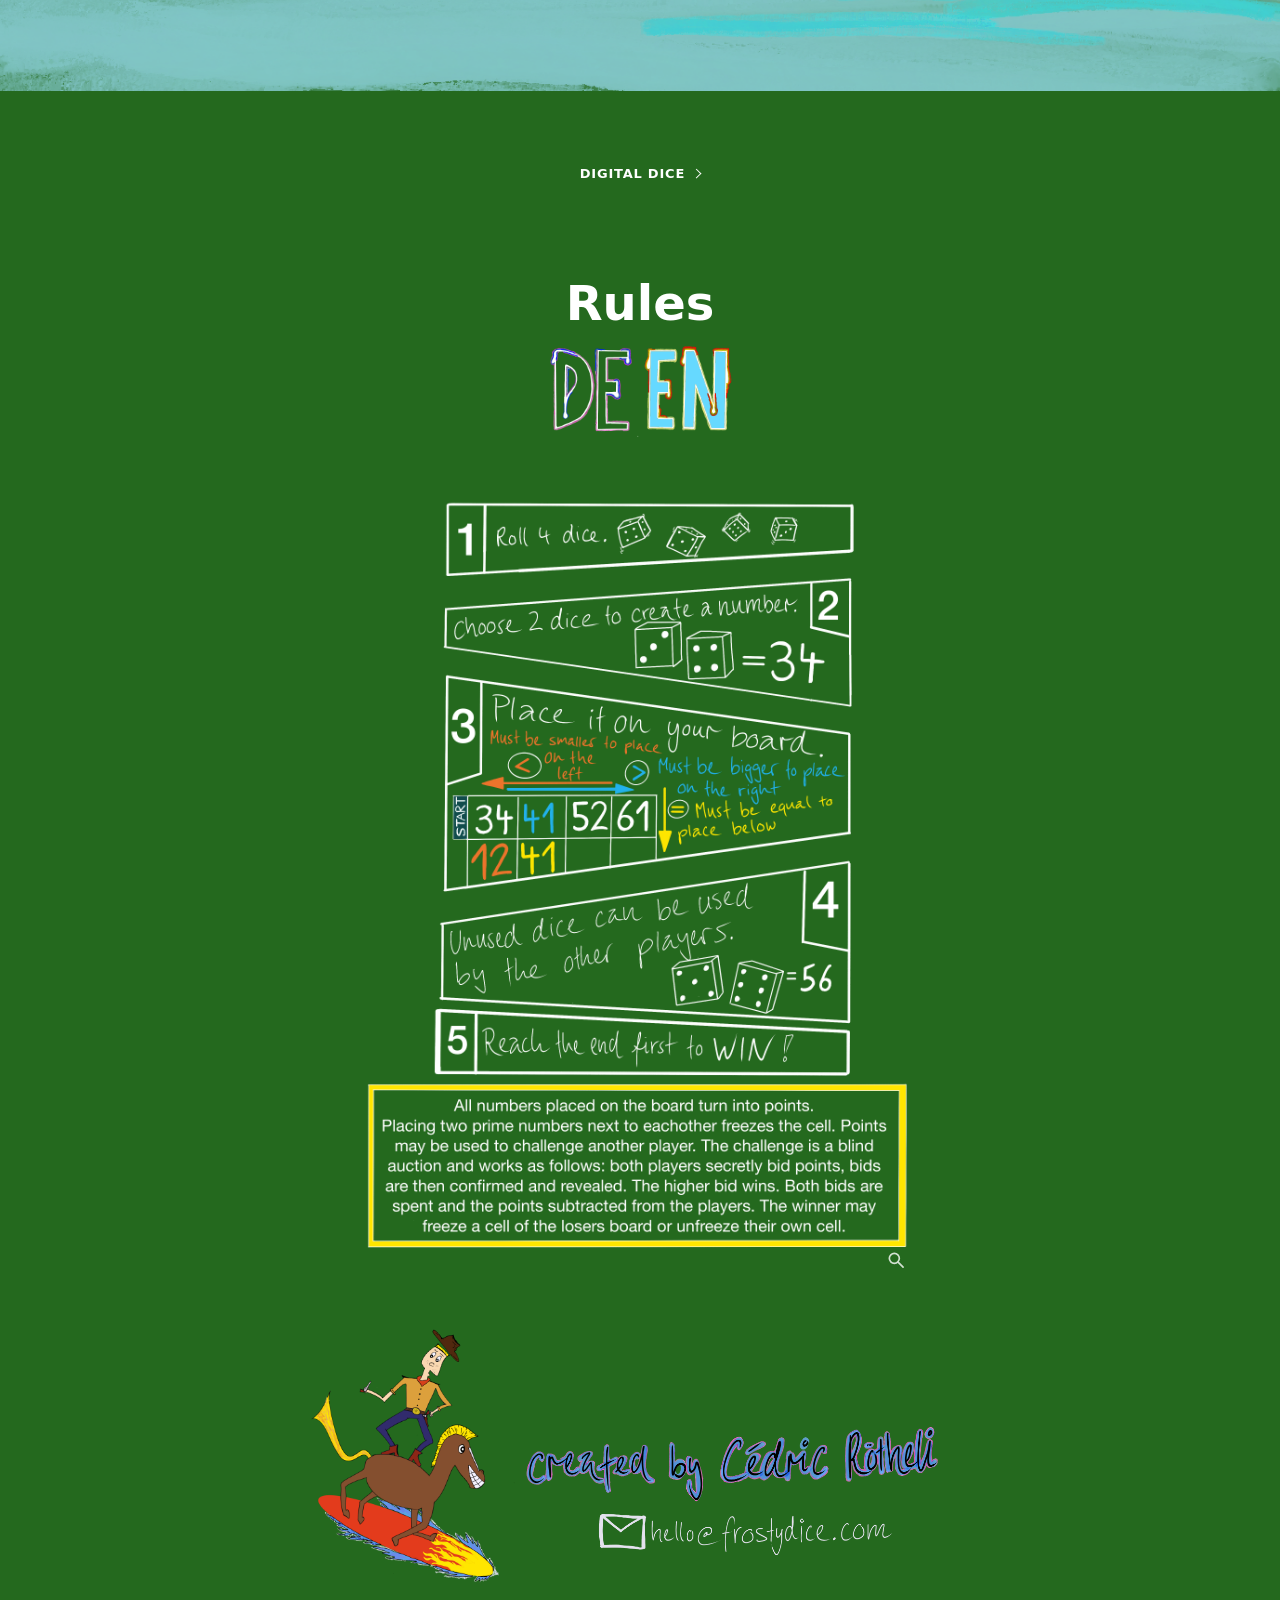
==== commit beaf7a9a: "feat: redesign digital dice machine and improve dice layout" ====
--- a/index.html
+++ b/index.html
@@ -26,11 +26,11 @@
     <link rel="preload" as="image" href="./assets/digital_dice/dice_4.png">
     <link rel="preload" as="image" href="./assets/digital_dice/dice_5.png">
     <link rel="preload" as="image" href="./assets/digital_dice/dice_6.png">
-    <link rel="stylesheet" href="./css/style.css?v=digital-dice-2">
+    <link rel="stylesheet" href="./css/style.css?v=digital-dice-4">
     <script type="module" src="./js/app.js?v=receipt-3"></script>
     <script type="module" src="./js/pwa.js"></script>
     <script type="module" src="./js/rules.js?v=additional-rules-1"></script>
-    <script type="module" src="./js/digital-dice.js?v=digital-dice-2"></script>
+    <script type="module" src="./js/digital-dice.js?v=digital-dice-4"></script>
   </head>
   <body>
     <main>
@@ -96,17 +96,17 @@
       </button>
       <div id="digital-dice-panel" class="digital-dice__panel" aria-hidden="true" inert>
         <div class="digital-dice__panel-inner">
-          <div class="digital-dice__machine">
-            <img class="digital-dice__cabinet" src="./assets/digital_dice/dice_machine.png" alt="" width="1000" height="1800" draggable="false">
+          <div id="digital-dice-machine" class="digital-dice__machine">
+            <img class="digital-dice__cabinet" src="./assets/digital_dice/dice_machine.png" alt="" width="2048" height="2048" draggable="false">
             <div class="digital-dice__status" aria-live="polite" aria-atomic="true">
-              <p id="digital-dice-label">CHOOSE TWO DICE</p>
+              <p id="digital-dice-label" hidden></p>
               <div id="digital-dice-chosen" class="digital-dice__chosen" hidden></div>
             </div>
             <div id="digital-dice-column" class="digital-dice__column" aria-label="Four dice">
-              <button id="digital-die-0" class="digital-die" type="button" style="--digital-die-y:12.5%;--digital-die-width:41.149%" aria-label="Die showing 1" disabled><img src="./assets/digital_dice/dice_1.png" alt="" width="2048" height="2048" draggable="false"></button>
-              <button id="digital-die-1" class="digital-die" type="button" style="--digital-die-y:37.5%;--digital-die-width:41.149%" aria-label="Die showing 2" disabled><img src="./assets/digital_dice/dice_2.png" alt="" width="2048" height="2048" draggable="false"></button>
-              <button id="digital-die-2" class="digital-die" type="button" style="--digital-die-y:62.5%;--digital-die-width:41.149%" aria-label="Die showing 3" disabled><img src="./assets/digital_dice/dice_3.png" alt="" width="2048" height="2048" draggable="false"></button>
-              <button id="digital-die-3" class="digital-die" type="button" style="--digital-die-y:87.5%;--digital-die-width:41.149%" aria-label="Die showing 4" disabled><img src="./assets/digital_dice/dice_4.png" alt="" width="2048" height="2048" draggable="false"></button>
+              <button id="digital-die-0" class="digital-die" type="button" style="--digital-die-y:12.5%;--digital-die-width:50%" aria-label="Die showing 1" disabled><img src="./assets/digital_dice/dice_1.png" alt="" width="2048" height="2048" draggable="false"></button>
+              <button id="digital-die-1" class="digital-die" type="button" style="--digital-die-y:37.5%;--digital-die-width:50%" aria-label="Die showing 2" disabled><img src="./assets/digital_dice/dice_2.png" alt="" width="2048" height="2048" draggable="false"></button>
+              <button id="digital-die-2" class="digital-die" type="button" style="--digital-die-y:62.5%;--digital-die-width:50%" aria-label="Die showing 3" disabled><img src="./assets/digital_dice/dice_3.png" alt="" width="2048" height="2048" draggable="false"></button>
+              <button id="digital-die-3" class="digital-die" type="button" style="--digital-die-y:87.5%;--digital-die-width:50%" aria-label="Die showing 4" disabled><img src="./assets/digital_dice/dice_4.png" alt="" width="2048" height="2048" draggable="false"></button>
             </div>
             <button id="digital-dice-lever" class="digital-dice__lever" type="button" aria-label="Roll four dice">
               <img src="./assets/digital_dice/dice_lever.png" alt="" width="300" height="700" draggable="false">
--- a/css/style.css
+++ b/css/style.css
@@ -1102,24 +1102,28 @@
   .receipt-dialog[open] .receipt-paper { animation: none; }
 }
 
-/* Independent 1260 × 1800 coordinate system, including the lever's full swing. */
+/* 1800 × 1900 composition: the 2048px PNG is offset -260px; all painted art fits. */
 .digital-dice {
-  --digital-cabinet-left: 20.635%;
-  --digital-cabinet-width: 79.365%;
-  --digital-status-left: 37.302%;
-  --digital-status-top: 11.389%;
-  --digital-status-width: 46.429%;
-  --digital-status-height: 15%;
-  --digital-column-left: 38.095%;
-  --digital-column-top: 27.222%;
-  --digital-column-width: 44.444%;
-  --digital-column-height: 58.889%;
-  --digital-lever-left: 13.889%;
-  --digital-lever-top: 27.222%;
-  --digital-lever-width: 14.286%;
-  --digital-base-left: 21.825%;
-  --digital-base-top: 44.611%;
-  --digital-base-width: 7.937%;
+  --digital-cabinet-left: -14.444%;
+  --digital-cabinet-width: 113.778%;
+  --digital-source-width: 2048;
+  --digital-mobile-pole-edge: 2019; /* Shorter pole tip; longer tip at x=2032 may extend offscreen. */
+  --digital-page-inset-left: max(12px, env(safe-area-inset-left));
+  --digital-page-inset-right: max(12px, env(safe-area-inset-right));
+  --digital-selection-gap: 0.25rem;
+  --digital-status-left: 25.556%;
+  --digital-status-top: 17.368%;
+  --digital-status-width: 34.444%;
+  --digital-column-left: 26.111%;
+  --digital-column-top: 17.368%;
+  --digital-column-width: 33.333%;
+  --digital-column-height: 72.632%;
+  --digital-lever-left: 9.944%;
+  --digital-lever-top: 32.632%;
+  --digital-lever-width: 10%;
+  --digital-base-left: 15.5%;
+  --digital-base-top: 49.105%;
+  --digital-base-width: 5.556%;
   width: min(100%, 32rem);
   /* Main and its illustrated controls retain all existing horizon/ground anchors. */
   margin: calc(var(--meadow-painted-depth) + 3rem) auto 0;
@@ -1133,24 +1137,37 @@
 .digital-dice__panel { display: grid; grid-template-rows: 0fr; opacity: 0; visibility: hidden; transition: grid-template-rows 300ms ease, opacity 300ms ease, visibility 0s linear 300ms; }
 .digital-dice[data-expanded="true"] .digital-dice__panel { grid-template-rows: 1fr; opacity: 1; visibility: visible; transition-delay: 0s; }
 .digital-dice__panel-inner { min-height: 0; overflow: hidden; }
-.digital-dice__machine { position: relative; aspect-ratio: 1260 / 1800; container-type: inline-size; overflow: hidden; }
+.digital-dice__machine { position: relative; aspect-ratio: 1800 / 1900; container-type: inline-size; overflow: hidden; }
 .digital-dice img { display: block; height: auto; pointer-events: none; user-select: none; -webkit-user-drag: none; }
 .digital-dice__cabinet { position: absolute; left: var(--digital-cabinet-left); top: 0; width: var(--digital-cabinet-width); }
-.digital-dice__status { position: absolute; z-index: 1; left: var(--digital-status-left); top: var(--digital-status-top); width: var(--digital-status-width); height: var(--digital-status-height); display: flex; flex-direction: column; align-items: center; justify-content: center; gap: 2px; color: #172b3a; font-size: clamp(0.875rem, 4.5cqw, 1.125rem); font-weight: 600; line-height: 1.2; text-align: center; }
+.digital-dice__status { position: absolute; z-index: 1; left: var(--digital-status-left); top: var(--digital-status-top); width: var(--digital-status-width); margin-bottom: var(--digital-selection-gap); display: flex; flex-direction: column; align-items: center; justify-content: center; gap: 2px; color: #172b3a; font-size: clamp(0.875rem, 4.5cqw, 1.125rem); font-weight: 600; line-height: 1.2; text-align: center; }
 .digital-dice__chosen { display: flex; align-items: center; gap: 4px; }
 .digital-dice__chosen-value { min-width: 44px; min-height: 44px; padding: 0.25rem; border: 1px solid #6a4525; border-radius: 0.3rem; color: inherit; background: transparent; font: inherit; cursor: pointer; touch-action: manipulation; }
-.digital-dice__column { position: absolute; left: var(--digital-column-left); top: var(--digital-column-top); width: var(--digital-column-width); height: var(--digital-column-height); }
+.digital-dice__column { position: absolute; left: var(--digital-column-left); top: calc(var(--digital-column-top) + var(--digital-selection-space, 0%)); width: var(--digital-column-width); height: calc(var(--digital-column-height) - var(--digital-selection-space, 0%)); transition: top 250ms ease, height 250ms ease; }
 .digital-die { position: absolute; left: 50%; top: var(--digital-die-y); width: var(--digital-die-width); aspect-ratio: 1; padding: 0; border: 0; border-radius: 15%; background: transparent; overflow: hidden; transform: translate(-50%, -50%); transition: top 250ms ease, width 250ms ease, opacity 180ms ease, transform 180ms ease; cursor: pointer; touch-action: manipulation; }
 /* Trim transparent padding only: painted bounds are x=363..1756, y=326..1719. */
 .digital-die img { position: absolute; left: -26.059%; top: -23.403%; width: 147.021%; }
 .digital-die:disabled { opacity: 1; cursor: default; }
 .digital-die[data-leaving="true"] { opacity: 0; transform: translate(-50%, -50%) scale(0.7); }
 .digital-die[data-rolling="true"] { animation: digital-die-rattle 240ms ease-in-out infinite; }
-.digital-dice__lever { position: absolute; z-index: 2; left: var(--digital-lever-left); top: var(--digital-lever-top); width: var(--digital-lever-width); min-width: 44px; aspect-ratio: 300 / 700; padding: 0; border: 0; background: transparent; transform-origin: 93.5% 86.5%; transform: rotate(var(--digital-lever-pull-angle, 0deg)); cursor: pointer; touch-action: none; user-select: none; }
+.digital-dice__lever { position: absolute; z-index: 2; left: var(--digital-lever-left); top: var(--digital-lever-top); width: var(--digital-lever-width); aspect-ratio: 300 / 700; padding: 0; border: 0; background: transparent; transform-origin: 93.5% 86.5%; transform: rotate(var(--digital-lever-pull-angle, 0deg)); cursor: pointer; touch-action: none; user-select: none; }
+/* Enlarge only the touch area, so narrow screens never scale the lever out of alignment. */
+.digital-dice__lever::before { content: ""; position: absolute; top: 0; bottom: 0; left: 50%; width: max(100%, 44px); transform: translateX(-50%); }
 .digital-dice__lever img { width: 100%; }
 .digital-dice__lever-base { position: absolute; z-index: 3; left: var(--digital-base-left); top: var(--digital-base-top); width: var(--digital-base-width); }
 .digital-dice[data-rolling="true"] .digital-dice__lever { animation: digital-lever-pull 480ms cubic-bezier(0.3, 0.1, 0.2, 1); }
 .digital-dice + .rules-illustration { margin-top: clamp(3rem, 10vw, 5rem); }
+
+@media (max-width: 36rem) {
+  /* Use the existing page insets, so this spans the viewport without 100vw scrollbar overflow. */
+  .digital-dice { width: calc(100% + var(--digital-page-inset-left) + var(--digital-page-inset-right)); margin-inline: calc(-1 * var(--digital-page-inset-left)) calc(-1 * var(--digital-page-inset-right)); }
+  .digital-dice__machine {
+    width: min(calc(100% - var(--digital-page-inset-left) - var(--digital-page-inset-right)), 32rem);
+    margin-left: auto;
+    /* Move the whole composition together; the panel clips only the pole ends at the screen edge. */
+    transform: translateX(calc(100% - var(--digital-cabinet-left) - var(--digital-cabinet-width) * var(--digital-mobile-pole-edge) / var(--digital-source-width)));
+  }
+}
 
 @keyframes digital-lever-pull {
   0% { transform: rotate(var(--digital-lever-start-angle, 0deg)); }
@@ -1164,7 +1181,7 @@
 }
 @media (prefers-reduced-motion: reduce) {
   .digital-dice__panel, .digital-dice__chevron { transition: none; }
-  .digital-die { transition: none; }
+  .digital-die, .digital-dice__column { transition: none; }
   .digital-die[data-rolling="true"],
   .digital-dice[data-rolling="true"] .digital-dice__lever { animation: none; }
 }
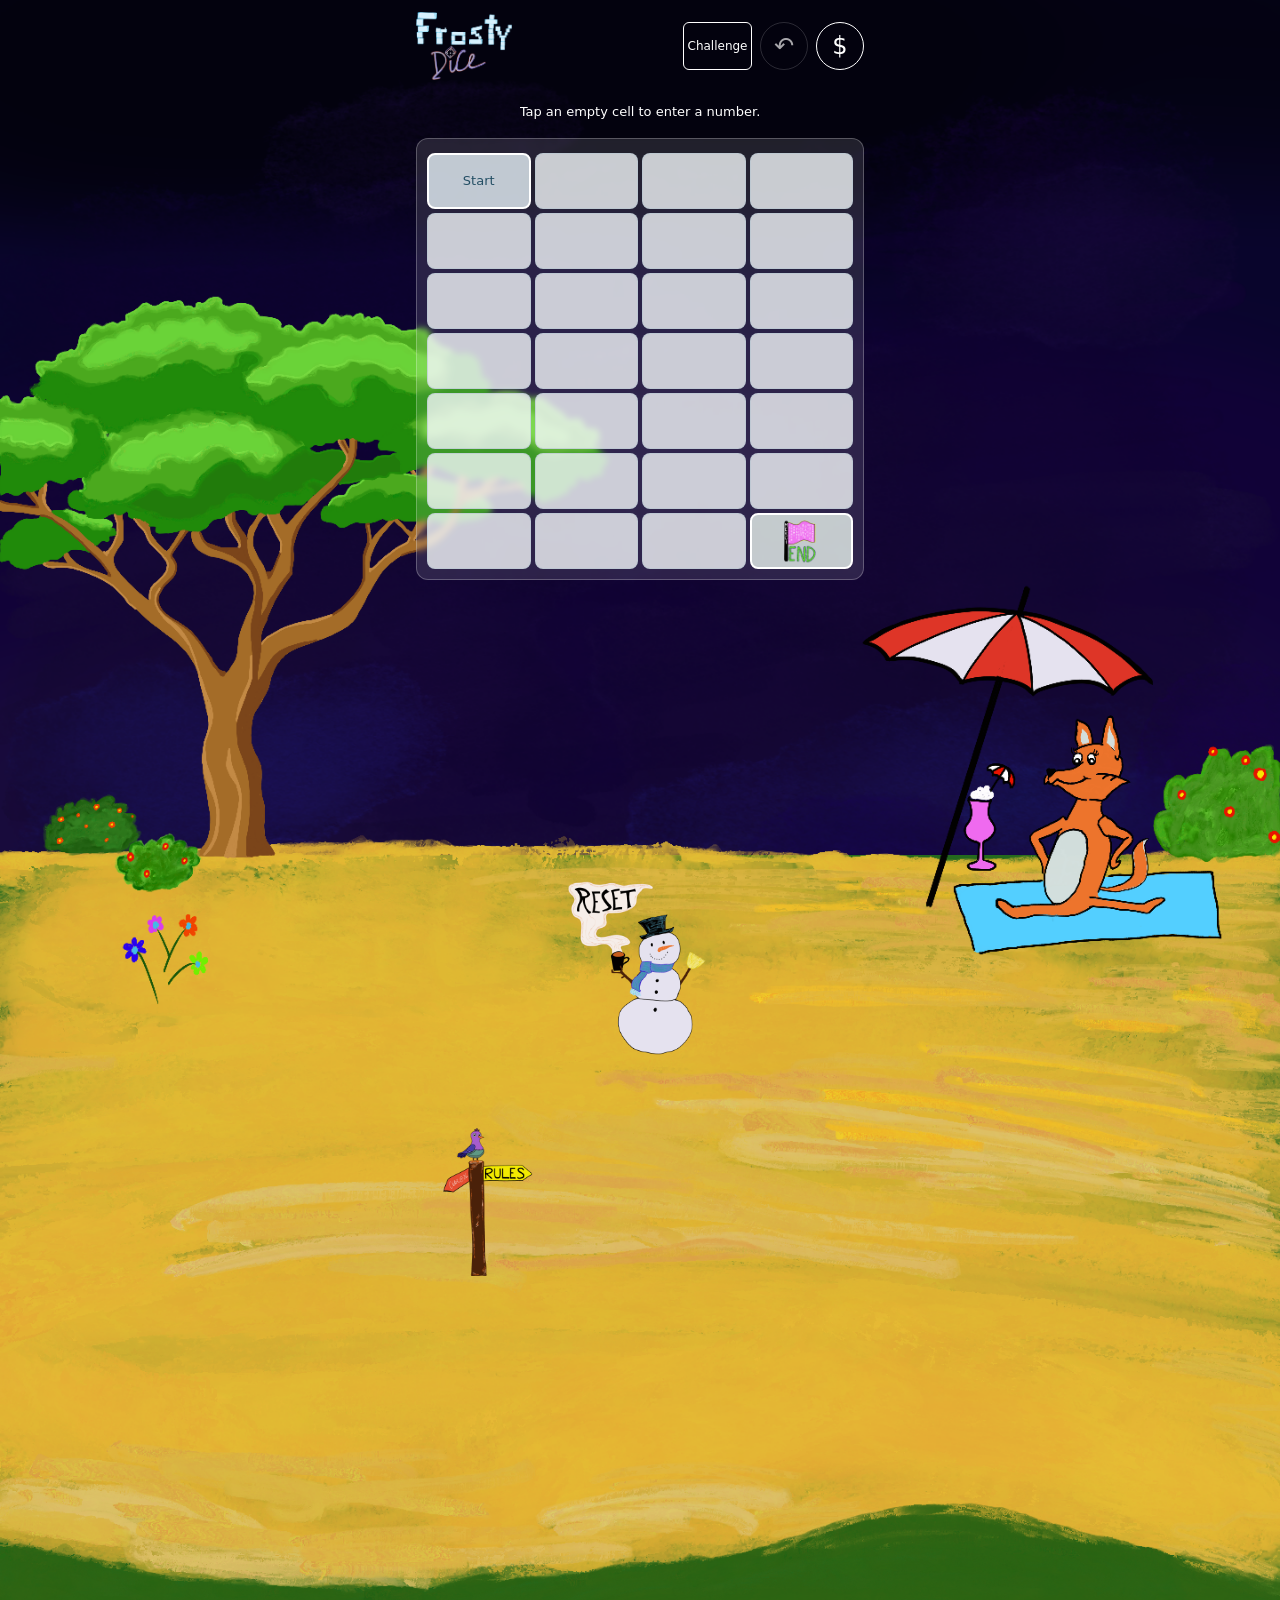
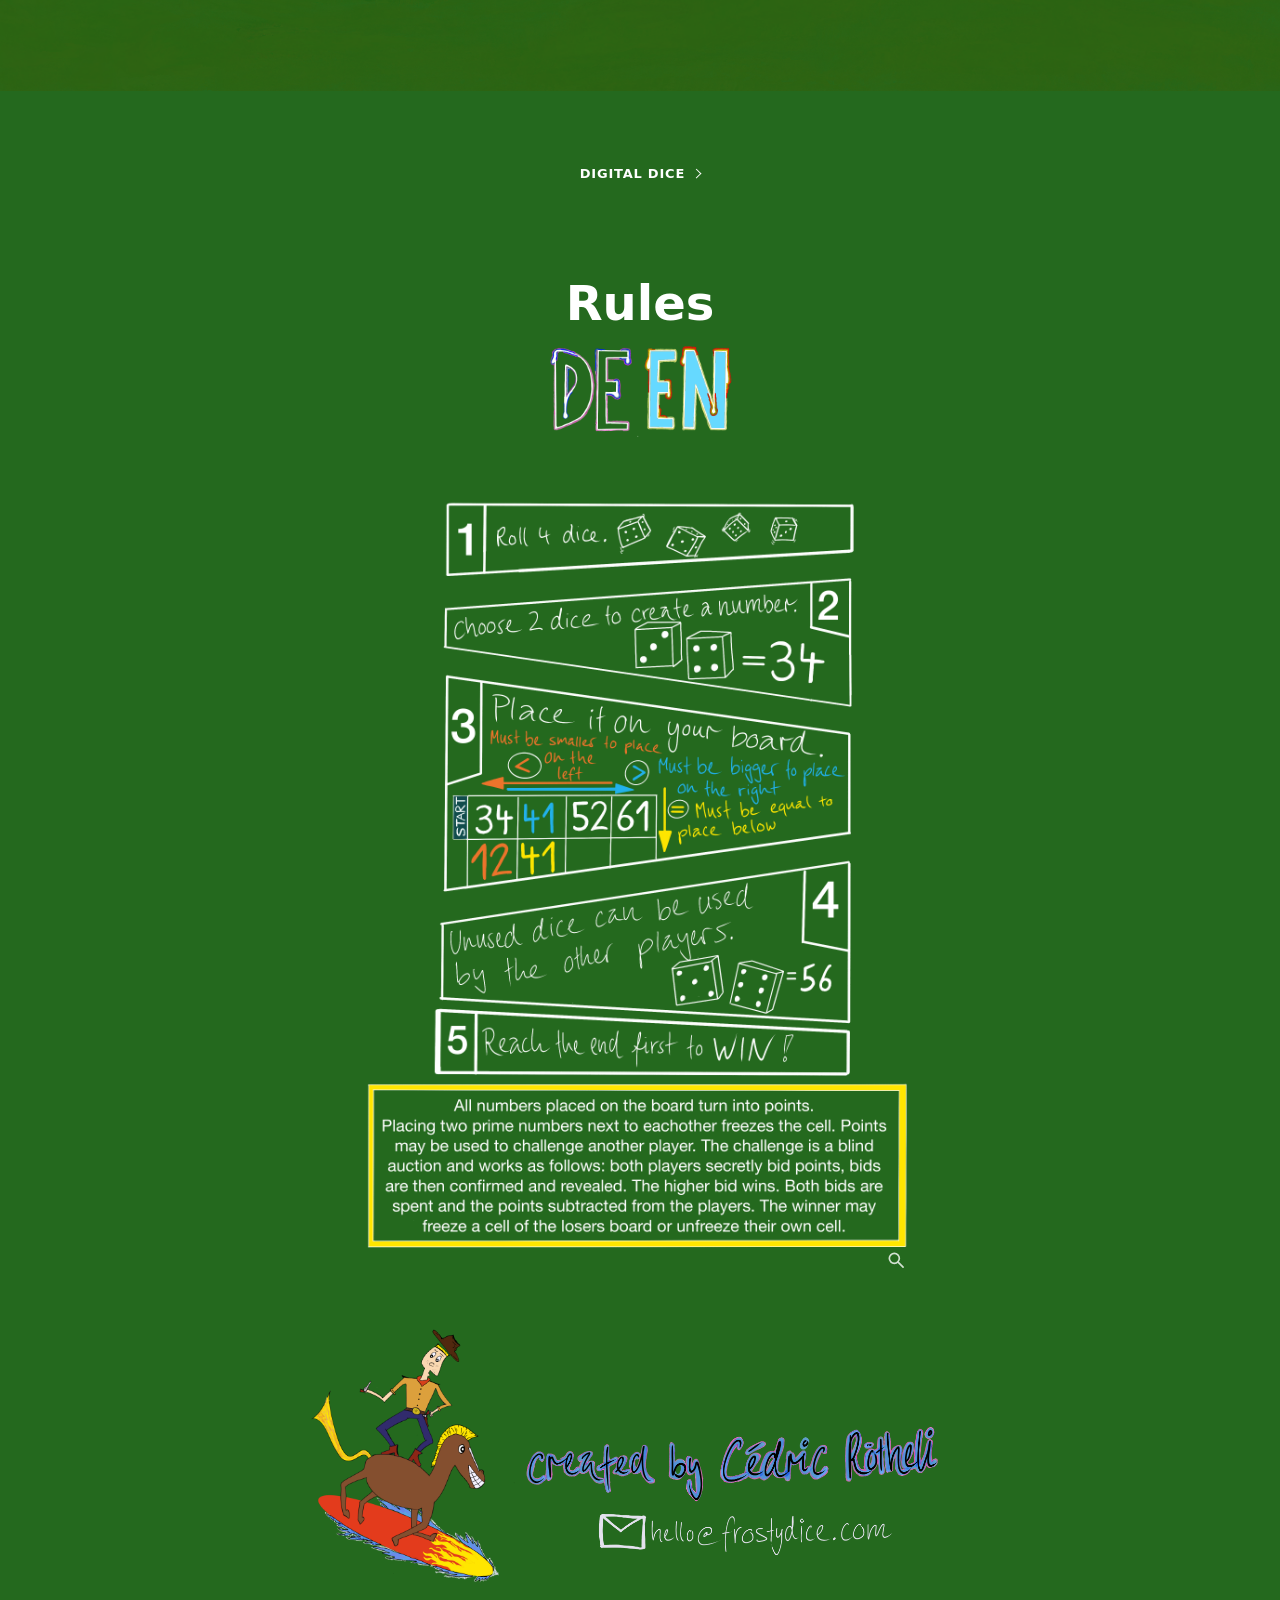
==== commit 199ea358: "feat: add randomized receipt designs" ====
--- a/index.html
+++ b/index.html
@@ -26,8 +26,12 @@
     <link rel="preload" as="image" href="./assets/digital_dice/dice_4.png">
     <link rel="preload" as="image" href="./assets/digital_dice/dice_5.png">
     <link rel="preload" as="image" href="./assets/digital_dice/dice_6.png">
+    <link rel="preload" as="image" href="./assets/receipt.png">
+    <link rel="preload" as="image" href="./assets/receipt2.png">
+    <link rel="preload" as="image" href="./assets/receipt3.png">
+    <link rel="preload" as="image" href="./assets/receipt4.png">
     <link rel="stylesheet" href="./css/style.css?v=digital-dice-4">
-    <script type="module" src="./js/app.js?v=receipt-3"></script>
+    <script type="module" src="./js/app.js?v=receipt-4"></script>
     <script type="module" src="./js/pwa.js"></script>
     <script type="module" src="./js/rules.js?v=additional-rules-1"></script>
     <script type="module" src="./js/digital-dice.js?v=digital-dice-4"></script>
@@ -173,7 +177,7 @@
       <h2 id="receipt-heading" class="visually-hidden">Frosty Fresh Goods receipt · Frosty Dollars</h2>
       <button id="close-receipt" class="receipt-close" type="button" aria-label="Close receipt" autofocus><span aria-hidden="true">×</span></button>
       <div class="receipt-paper">
-        <img class="receipt-art" src="./assets/receipt.png" alt="" width="1440" height="3200" decoding="async">
+        <img id="receipt-art" class="receipt-art" src="./assets/receipt.png" alt="" width="1440" height="3200" decoding="async">
         <div class="receipt-content">
           <div class="receipt-line receipt-board-value">
             <h3>BOARD VALUE</h3>
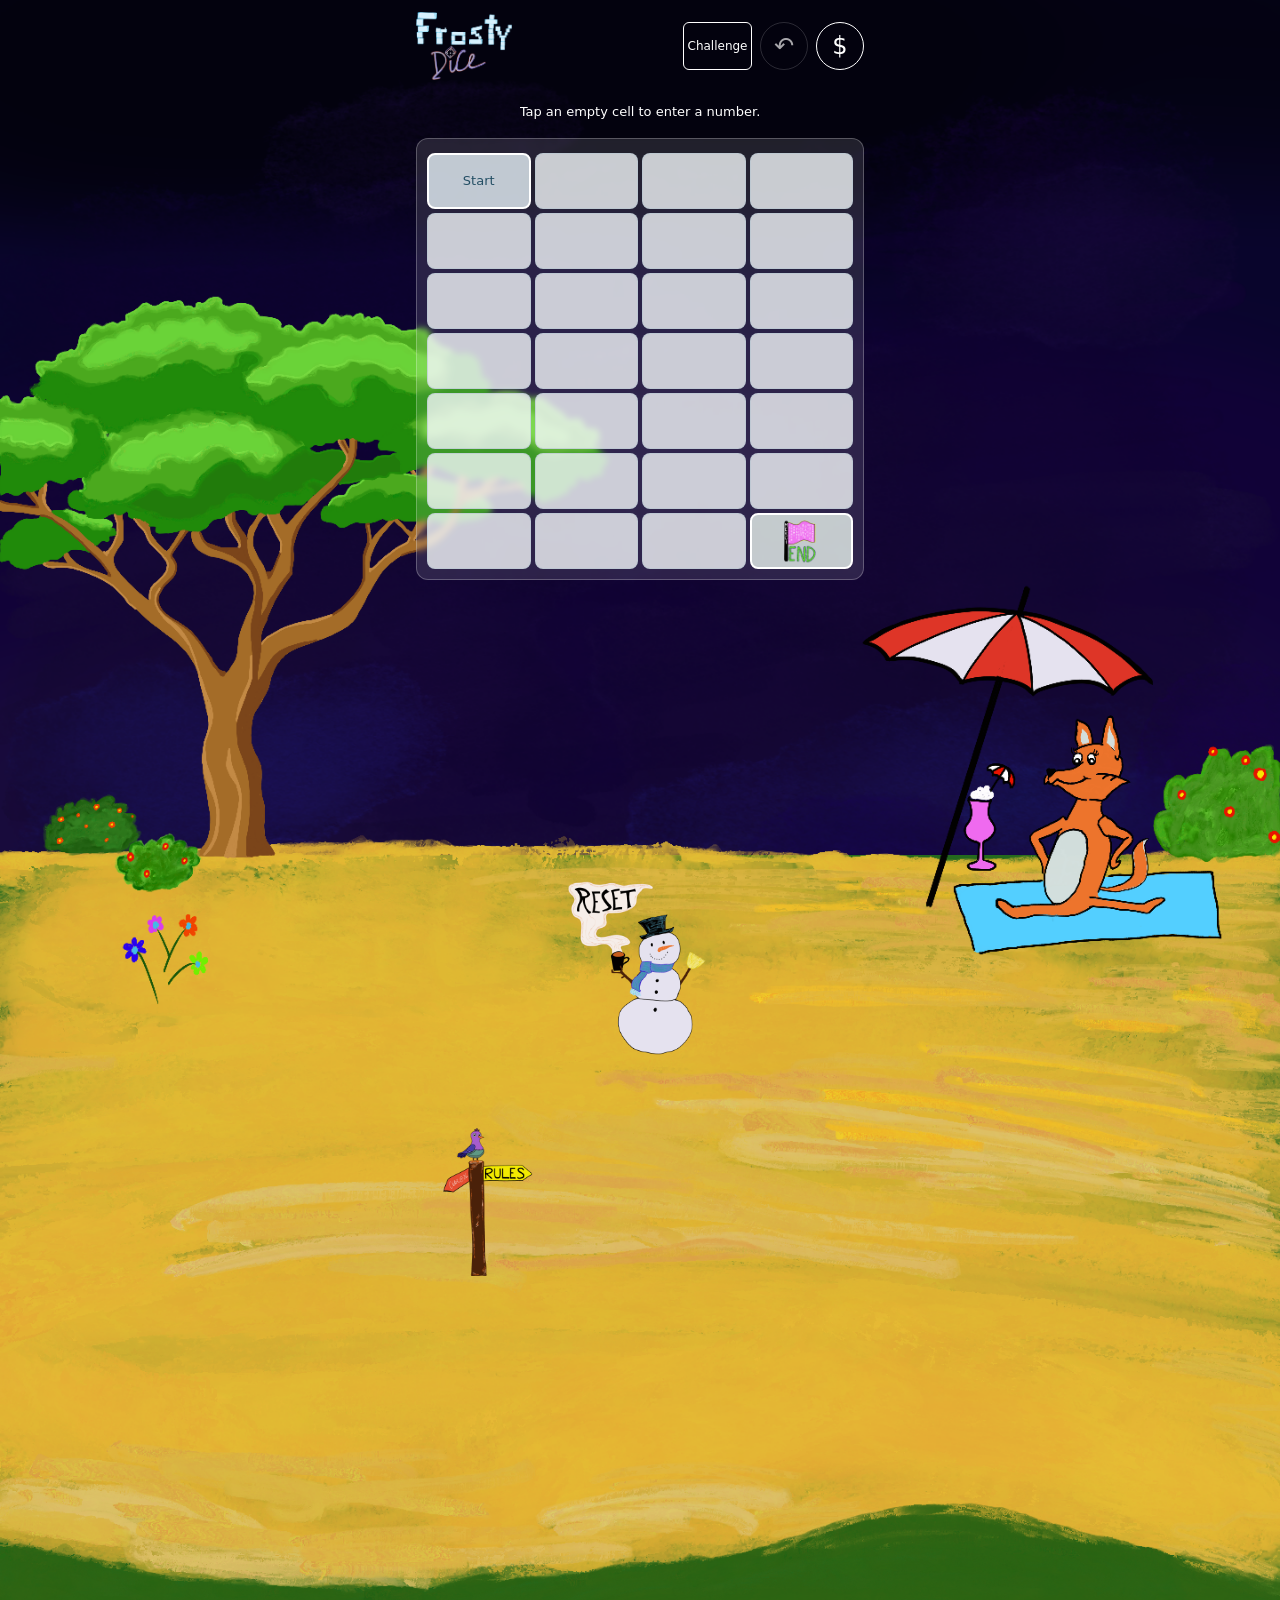
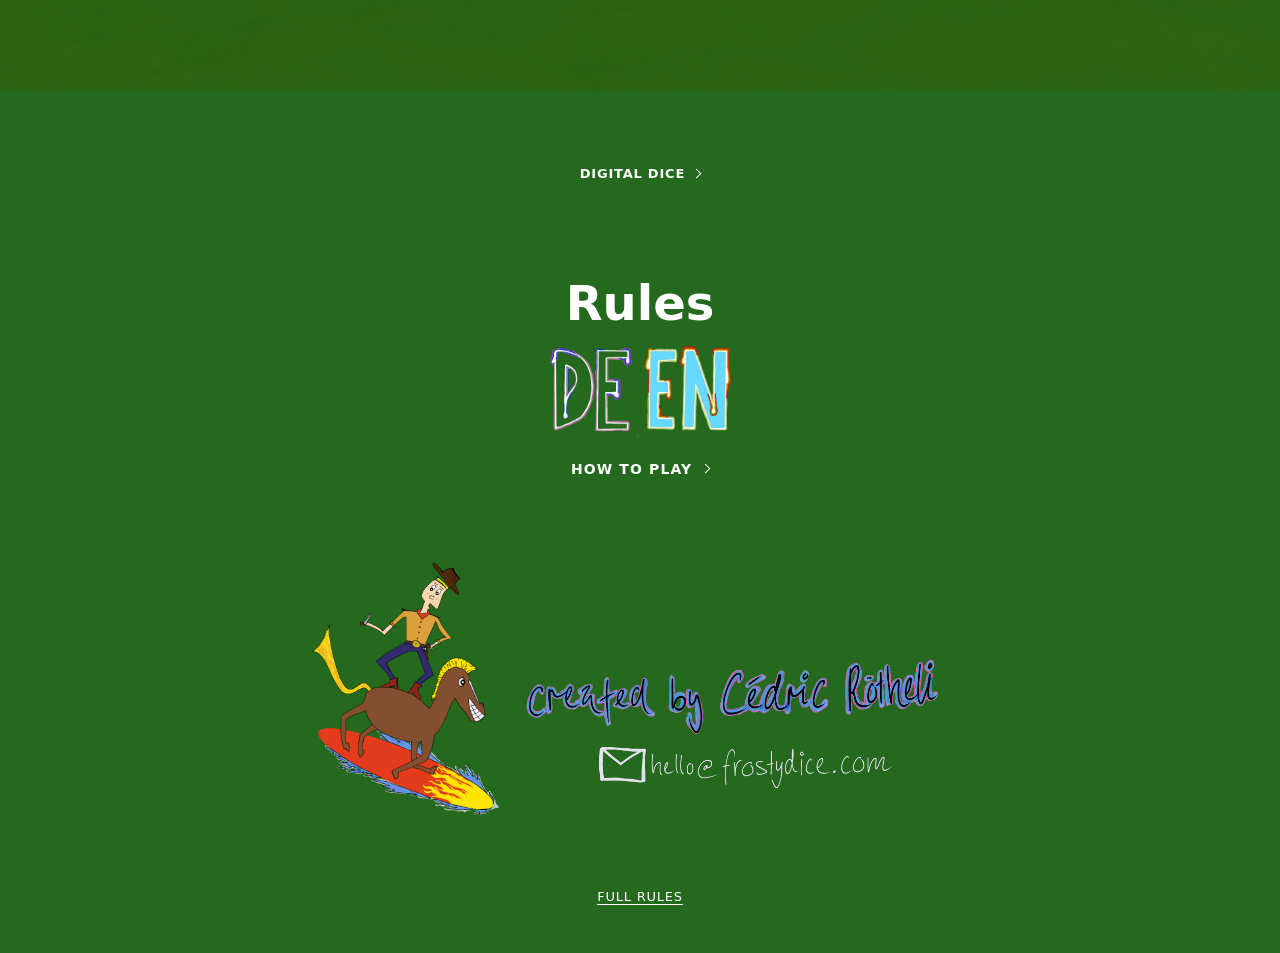
==== commit 2848877b: "feat: move full rules to separate page" ====
--- a/index.html
+++ b/index.html
@@ -31,10 +31,13 @@
     <link rel="preload" as="image" href="./assets/receipt3.png">
     <link rel="preload" as="image" href="./assets/receipt4.png">
     <link rel="stylesheet" href="./css/style.css?v=digital-dice-4">
-    <script type="module" src="./js/app.js?v=receipt-4"></script>
+    <link rel="stylesheet" href="./css/tutorial.css?v=tutorial-1">
+    <link rel="stylesheet" href="./css/rules-page.css?v=rules-page-1">
+    <script type="module" src="./js/app.js?v=rules-page-1"></script>
     <script type="module" src="./js/pwa.js"></script>
-    <script type="module" src="./js/rules.js?v=additional-rules-1"></script>
-    <script type="module" src="./js/digital-dice.js?v=digital-dice-4"></script>
+    <script type="module" src="./js/rules.js?v=rules-page-1"></script>
+    <script type="module" src="./js/digital-dice.js?v=rules-page-1"></script>
+    <script type="module" src="./js/tutorial.js?v=rules-page-1"></script>
   </head>
   <body>
     <main>
@@ -126,30 +129,55 @@
         <img id="rules-fill-de" class="rules-language-selector__fill" src="./assets/language_de_fill.png" alt="" width="1024" height="512" aria-hidden="true" hidden>
         <img id="rules-fill-en" class="rules-language-selector__fill" src="./assets/language_en_fill.png" alt="" width="1024" height="512" aria-hidden="true">
         <img class="rules-language-selector__art" src="./assets/language_select.png" alt="" width="1024" height="512" aria-hidden="true">
-        <button id="rules-language-de" class="rules-language-selector__button" type="button" lang="de" aria-label="Deutsch" aria-pressed="false" aria-controls="rules-image"></button>
-        <button id="rules-language-en" class="rules-language-selector__button" type="button" lang="en" aria-label="English" aria-pressed="true" aria-controls="rules-image"></button>
-      </div>
-      <div class="rules-image-container">
-        <img id="rules-image" src="./assets/Rules.png" alt="Hand-drawn Frosty Dice game rules" lang="en" width="2480" height="3508" loading="lazy" decoding="async">
-        <button id="open-additional-rules" class="rules-additional-trigger" type="button" aria-label="Open Additional Rules" aria-haspopup="dialog" aria-controls="additional-rules-dialog" hidden>
-          <svg class="rules-zoom-hint" viewBox="0 0 24 24" width="20" height="20" aria-hidden="true" focusable="false">
-            <circle cx="10" cy="10" r="6"></circle>
-            <path d="m14.5 14.5 6 6"></path>
-          </svg>
-        </button>
+        <button id="rules-language-de" class="rules-language-selector__button" type="button" lang="de" aria-label="Deutsch" aria-pressed="false" aria-controls="interactive-tutorial"></button>
+        <button id="rules-language-en" class="rules-language-selector__button" type="button" lang="en" aria-label="English" aria-pressed="true" aria-controls="interactive-tutorial"></button>
+      </div>
+      <button id="tutorial-toggle" class="rules-disclosure" type="button" aria-expanded="false" aria-controls="tutorial-panel">
+        <span id="tutorial-toggle-label">HOW TO PLAY</span><span class="rules-disclosure__chevron" aria-hidden="true"></span>
+      </button>
+      <div id="tutorial-panel" hidden>
+        <section id="interactive-tutorial" class="tutorial" lang="en" aria-label="Interactive How to Play">
+          <h3 id="tutorial-title" class="tutorial-title" aria-live="polite"></h3>
+          <p id="tutorial-explanation" class="tutorial-explanation"></p>
+          <div id="tutorial-stage" class="tutorial-stage">
+            <figure id="tutorial-player-a" class="tutorial-player"></figure>
+            <figure id="tutorial-player-b" class="tutorial-player" hidden></figure>
+            <div id="tutorial-dice" class="tutorial-dice" role="img" hidden></div>
+            <div id="tutorial-receipt" class="tutorial-receipt" hidden>
+              <div class="tutorial-receipt__paper">
+                <img class="tutorial-receipt__art" src="./assets/receipt.png" alt="" width="1440" height="3200" decoding="async">
+                <dl class="tutorial-receipt__values">
+                  <div><dt id="tutorial-board-value-label">BOARD VALUE</dt><dd id="tutorial-board-value"></dd></div>
+                  <div><dt id="tutorial-spending-label">CHALLENGE</dt><dd id="tutorial-spending"></dd></div>
+                  <div class="tutorial-receipt__total"><dt id="tutorial-balance-label">BALANCE (SALDO)</dt><dd id="tutorial-balance"></dd></div>
+                </dl>
+              </div>
+            </div>
+            <p id="tutorial-legend" class="tutorial-legend"></p>
+          </div>
+          <div class="tutorial-actions">
+            <div id="tutorial-ice-options" class="tutorial-choice" role="group" hidden>
+              <button id="tutorial-freeze" type="button">FREEZE</button>
+              <button id="tutorial-unfreeze" type="button">UNFREEZE</button>
+            </div>
+            <div id="tutorial-final-views" class="tutorial-choice" role="group" hidden>
+              <button id="tutorial-show-board" type="button">BOARD</button>
+              <button id="tutorial-show-receipt" type="button">RECEIPT</button>
+            </div>
+          </div>
+          <nav id="tutorial-navigation" class="tutorial-navigation" aria-label="Tutorial navigation">
+            <div id="tutorial-progress" class="tutorial-progress" role="img"></div>
+            <button id="tutorial-back" type="button" disabled>BACK</button>
+            <button id="tutorial-next" type="button">NEXT</button>
+          </nav>
+        </section>
       </div>
     </section>
     <footer class="contact-illustration">
       <img src="./assets/surfing_cowboy.png" alt="A cowboy surfing on horseback" width="2048" height="2048" loading="lazy" decoding="async">
       <img src="./assets/contact_information.png" alt="Frosty Dice contact information" width="4096" height="1714" loading="lazy" decoding="async">
+      <a id="full-rules-link" class="rules-page-link" href="./rules.html">FULL RULES</a>
     </footer>
-    <dialog id="additional-rules-dialog" class="additional-rules-dialog" aria-labelledby="additional-rules-heading">
-      <div class="additional-rules-header">
-        <h2 id="additional-rules-heading">Additional Rules</h2>
-        <button id="close-additional-rules" class="additional-rules-close" type="button" aria-label="Close Additional Rules" autofocus><span aria-hidden="true">×</span></button>
-      </div>
-      <div id="additional-rules-text" class="additional-rules-text" tabindex="0"></div>
-    </dialog>
     <dialog id="challenge-dialog" class="challenge-dialog" aria-labelledby="challenge-heading" aria-describedby="bid-limit">
       <form id="challenge-form" class="challenge-content" novalidate>
         <h2 id="challenge-heading">MAKE YOUR BID</h2>
--- a/css/tutorial.css
+++ b/css/tutorial.css
@@ -0,0 +1,83 @@
+/* Learning-only UI. No selectors or dimensions on the playable game sheet. */
+.rules-disclosure { display: flex; align-items: center; justify-content: center; gap: 0.6rem; width: 100%; min-height: 48px; margin: 0.4rem 0; padding: 0.5rem; border: 0; color: #fff; background: transparent; font: inherit; font-size: 0.875rem; font-weight: 600; letter-spacing: 0.08em; cursor: pointer; touch-action: manipulation; }
+.rules-disclosure__chevron { width: 0.45rem; height: 0.45rem; border-right: 1.5px solid currentColor; border-bottom: 1.5px solid currentColor; transform: rotate(-45deg); transition: transform 300ms; }
+.rules-disclosure[aria-expanded="true"] .rules-disclosure__chevron { transform: rotate(45deg); }
+.rules-disclosure:focus-visible, .tutorial button:focus-visible { outline-color: #fff; }
+.tutorial { --tutorial-stage-height: 26rem; width: 100%; max-width: 32rem; margin: 0 auto 1rem; color: #fff; overflow-wrap: anywhere; }
+.tutorial-title { margin: 0.5rem 0; min-height: 2.6em; font-size: 1.125rem; font-weight: 600; line-height: 1.3; text-align: center; text-transform: uppercase; }
+.tutorial-explanation { min-height: 5.6em; margin: 0 auto 0.5rem; max-width: 30rem; font-size: 0.9rem; line-height: 1.4; text-align: center; }
+.tutorial-stage { position: relative; height: var(--tutorial-stage-height); width: 100%; min-width: 0; }
+.tutorial-player { position: absolute; inset: 0 0 auto; margin: 0; display: flex; flex-direction: column; align-items: center; }
+.tutorial-player__label { height: 24px; margin: 0; color: #fff; font-size: 0.8125rem; font-weight: 600; line-height: 24px; text-align: center; }
+.tutorial-viewport { position: relative; overflow: hidden; flex: none; transition: width 400ms ease, height 400ms ease; }
+.tutorial-board { position: absolute; top: 0; left: 0; display: grid; grid-template-columns: repeat(4, 100px); grid-template-rows: repeat(7, 100px); width: 400px; height: 700px; transform-origin: 0 0; transition: transform 400ms ease; }
+.tutorial-cell { position: relative; display: flex; align-items: center; justify-content: center; margin: 4px; border: 1px solid rgb(183 199 210 / 65%); border-radius: 10px; color: #172b3a; background: rgb(244 248 251 / 80%); overflow: hidden; font-variant-numeric: tabular-nums; }
+.tutorial-cell[data-occupied="true"] { background: rgb(255 255 255 / 80%); }
+.tutorial-cell[data-coordinate="A1"], .tutorial-cell[data-coordinate="D7"] { border: 3px solid #fff; }
+.tutorial-cell__coordinate { position: absolute; top: 5px; left: 7px; font-size: 14px; line-height: 1; opacity: 0.8; }
+.tutorial-cell__value { position: relative; z-index: 1; font-size: 38px; font-weight: 700; line-height: 1.2; }
+.tutorial-cell__hint { position: relative; z-index: 1; font-size: 23px; }
+.tutorial-cell__multiplier { position: absolute; right: 5px; top: 5px; z-index: 1; color: #705513; font-size: 18px; line-height: 1; }
+.rules-illustration .tutorial-flag { position: absolute; width: 95%; height: 95%; object-fit: contain; pointer-events: none; }
+.rules-illustration .tutorial-ice { position: absolute; inset: 0; width: 100%; height: 100%; object-fit: fill; opacity: 0; transition: opacity 450ms ease; pointer-events: none; }
+.tutorial-cell[data-attack-ice="true"] .tutorial-ice { opacity: 1; }
+.tutorial-cell[data-emphasis="true"] { box-shadow: inset 0 0 0 4px #275e75; }
+.tutorial-cell[data-connection="valid"] { box-shadow: inset 0 0 0 4px #35705b; }
+.tutorial-cell[data-connection="neighbor"] { box-shadow: inset 0 0 0 3px #275e75; }
+.tutorial-cell[data-attempt="true"] { outline: 3px dashed #9b2f34; outline-offset: -7px; }
+.tutorial-cell[data-arriving="true"] .tutorial-cell__value { animation: tutorial-place 280ms ease-out; }
+.tutorial-connections { position: absolute; inset: 0; width: 400px; height: 700px; overflow: visible; pointer-events: none; }
+.tutorial-connections line { stroke: #244f65; stroke-width: 4px; }
+.tutorial-connections .tutorial-valid-line { stroke: #285b48; }
+.tutorial-connections .tutorial-neutral-line { stroke-dasharray: 7 6; }
+.tutorial-connections .tutorial-invalid-line { stroke: #9b2f34; stroke-dasharray: 7 6; }
+.tutorial-connections text { fill: #172b3a; stroke: #fff; stroke-width: 3px; paint-order: stroke; font: 700 24px system-ui, sans-serif; text-anchor: middle; }
+.tutorial-legend { position: absolute; bottom: 0; left: 0; right: 0; min-height: 3rem; white-space: pre-line; font-size: 0.8125rem; line-height: 1.4; text-align: center; }
+.tutorial-dice { position: absolute; top: 4rem; left: 0; right: 0; }
+.tutorial-dice__faces { display: grid; grid-template-columns: repeat(4, minmax(0, 1fr)); gap: 8px; }
+.tutorial-die { position: relative; aspect-ratio: 1; overflow: hidden; border-radius: 15%; transition: opacity 250ms; }
+.rules-illustration .tutorial-die img { position: absolute; left: -26.059%; top: -23.403%; width: 147.021%; height: auto; }
+.tutorial-die[data-secondary="true"] { opacity: 0.45; }
+.tutorial-die[data-selected="true"] { box-shadow: 0 0 0 2px #66d9ff; }
+.tutorial-number { margin-top: 1.5rem; color: #fff; font-size: 2rem; font-weight: 600; text-align: center; }
+.tutorial-number small { display: block; font-size: 1rem; font-weight: 400; }
+.tutorial-player__aside { display: none; }
+.tutorial-stage[data-paired="true"] .tutorial-player { height: calc((100% - 72px) / 2); display: grid; grid-template-columns: minmax(0, 1fr) minmax(0, 0.8fr); column-gap: 12px; justify-items: center; align-content: start; }
+.tutorial-stage[data-paired="true"] .tutorial-player__label { grid-column: 1 / -1; }
+.tutorial-stage[data-paired="true"] #tutorial-player-b { top: calc((100% - 72px) / 2); }
+.tutorial-stage[data-paired="true"] .tutorial-player__aside { display: block; min-width: 0; width: 100%; align-self: center; }
+.tutorial-note { position: relative; width: 100%; max-width: 120px; margin-inline: auto; aspect-ratio: 1; perspective: 700px; container-type: inline-size; }
+.tutorial-note__rotor { position: absolute; inset: 0; transform-style: preserve-3d; transform: rotateY(180deg); transition: transform 700ms ease-in-out; }
+.tutorial-note[data-reveal="true"] .tutorial-note__rotor { transform: rotateY(360deg); }
+.tutorial-stage[data-step="10"] .tutorial-note__rotor { transition: none; }
+.tutorial-note__face { position: absolute; inset: 0; transform: rotateY(0deg); -webkit-backface-visibility: hidden; backface-visibility: hidden; }
+.tutorial-note__face img, .tutorial-note__amount { -webkit-backface-visibility: hidden; backface-visibility: hidden; }
+.tutorial-note__cover { transform: rotateY(180deg); }
+.tutorial-note__cover img { transform: translate(0.244%, -7.642%); }
+.tutorial-note__amount { position: absolute; left: 50.3%; top: 46%; transform: translate(-50%, -50%); color: #10260e; font-size: clamp(1rem, 14cqw, 1.75rem); font-weight: 700; white-space: nowrap; }
+.tutorial-note__status, .tutorial-challenge-intro { min-height: 1.5em; margin: 0.25rem 0; color: #fff; font-size: 0.75rem; line-height: 1.3; text-align: center; }
+.tutorial-actions { display: flex; justify-content: center; align-items: center; min-height: 48px; margin: 0.5rem 0; }
+.tutorial-choice { display: flex; justify-content: center; gap: 0.5rem; }
+.tutorial button { min-height: 44px; min-width: 72px; padding: 0.5rem 0.65rem; border: 1px solid rgb(255 255 255 / 65%); border-radius: 0.375rem; color: #fff; background: transparent; font: inherit; font-size: 0.8125rem; font-weight: 600; cursor: pointer; touch-action: manipulation; }
+.tutorial button:disabled { opacity: 0.45; cursor: default; }
+.tutorial-choice button[aria-pressed="true"] { border-color: #66d9ff; box-shadow: inset 0 0 0 1px #66d9ff; }
+.tutorial-navigation { display: grid; grid-template-columns: 1fr 1fr; gap: 0.5rem; }
+.tutorial-navigation > button:last-child { justify-self: end; }
+.tutorial-navigation > button { justify-self: start; }
+.tutorial-progress { display: flex; grid-column: 1 / -1; justify-content: center; gap: 7px; min-height: 16px; padding: 0.25rem 0; }
+.tutorial-progress span { width: 6px; height: 6px; border-radius: 50%; border: 1px solid #fff; }
+.tutorial-progress span[data-current="true"] { background: #fff; }
+.tutorial-receipt { position: absolute; inset: 24px 0 48px; display: flex; justify-content: center; }
+.tutorial-receipt__paper { position: relative; height: 100%; max-width: 100%; aspect-ratio: 1141 / 2045; overflow: hidden; color: #171710; }
+.rules-illustration .tutorial-receipt__art { position: absolute; left: calc(-100% * 165 / 1141); top: calc(-100% * 419 / 2045); width: calc(100% * 1440 / 1141); height: auto; }
+.tutorial-receipt__values { position: absolute; left: 12%; right: 11%; top: 39%; margin: 0; display: flex; flex-direction: column; gap: 0.65rem; font-family: "American Typewriter", "Courier New", Courier, monospace; font-size: 0.6875rem; line-height: 1.4; }
+.tutorial-receipt__values div { display: flex; align-items: baseline; justify-content: space-between; gap: 4px; }
+.tutorial-receipt__values dt, .tutorial-receipt__values dd { margin: 0; white-space: nowrap; }
+.tutorial-receipt__values dd { font-size: 0.8125rem; }
+.tutorial-receipt__total { padding-top: 0.5rem; border-top: 1px solid currentColor; }
+.tutorial-receipt__total dt { font-size: 0.625rem; }
+.tutorial-stage[data-instant="true"] *, .tutorial-stage[data-instant="true"] .tutorial-board { transition: none; animation: none; }
+@keyframes tutorial-place { from { opacity: 0; transform: translateY(5px); } to { opacity: 1; transform: translateY(0); } }
+@media (prefers-reduced-motion: reduce) {
+  .rules-disclosure__chevron, .tutorial-stage *, .tutorial-stage .tutorial-board { transition: none; animation: none; }
+}
--- a/css/rules-page.css
+++ b/css/rules-page.css
@@ -0,0 +1,37 @@
+/* Shared navigation; keep the two footer illustrations in their existing row. */
+.contact-illustration > img:nth-of-type(2) { grid-column: 2 / 4; }
+.contact-illustration > .rules-page-link { grid-column: 1 / -1; justify-self: center; }
+.rules-page-link {
+  display: inline-flex;
+  align-items: center;
+  justify-content: center;
+  min-height: 48px;
+  max-width: 100%;
+  padding: 0.5rem 0.75rem;
+  color: #fff;
+  font-size: 0.8125rem;
+  letter-spacing: 0.06em;
+  text-align: center;
+  text-underline-offset: 0.25em;
+  overflow-wrap: anywhere;
+  touch-action: manipulation;
+}
+.rules-page-link:focus-visible { outline: 3px solid #fff; outline-offset: 2px; }
+
+/* The dedicated reference page uses the existing plain dark-blue canvas. */
+.rules-page::before, .rules-page::after { content: none; }
+.rules-page .rules-page__content {
+  width: 96%;
+  max-width: 36rem;
+  min-height: 0;
+  margin: 1.5rem auto 2rem;
+  text-align: center;
+}
+.rules-page__content h1 {
+  margin-bottom: 0.5rem;
+  color: #fff;
+  font-size: clamp(2rem, 8vw, 3rem);
+  font-weight: 600;
+  line-height: 1.2;
+}
+.rules-page__content > .rules-page-link { margin-top: 1rem; }
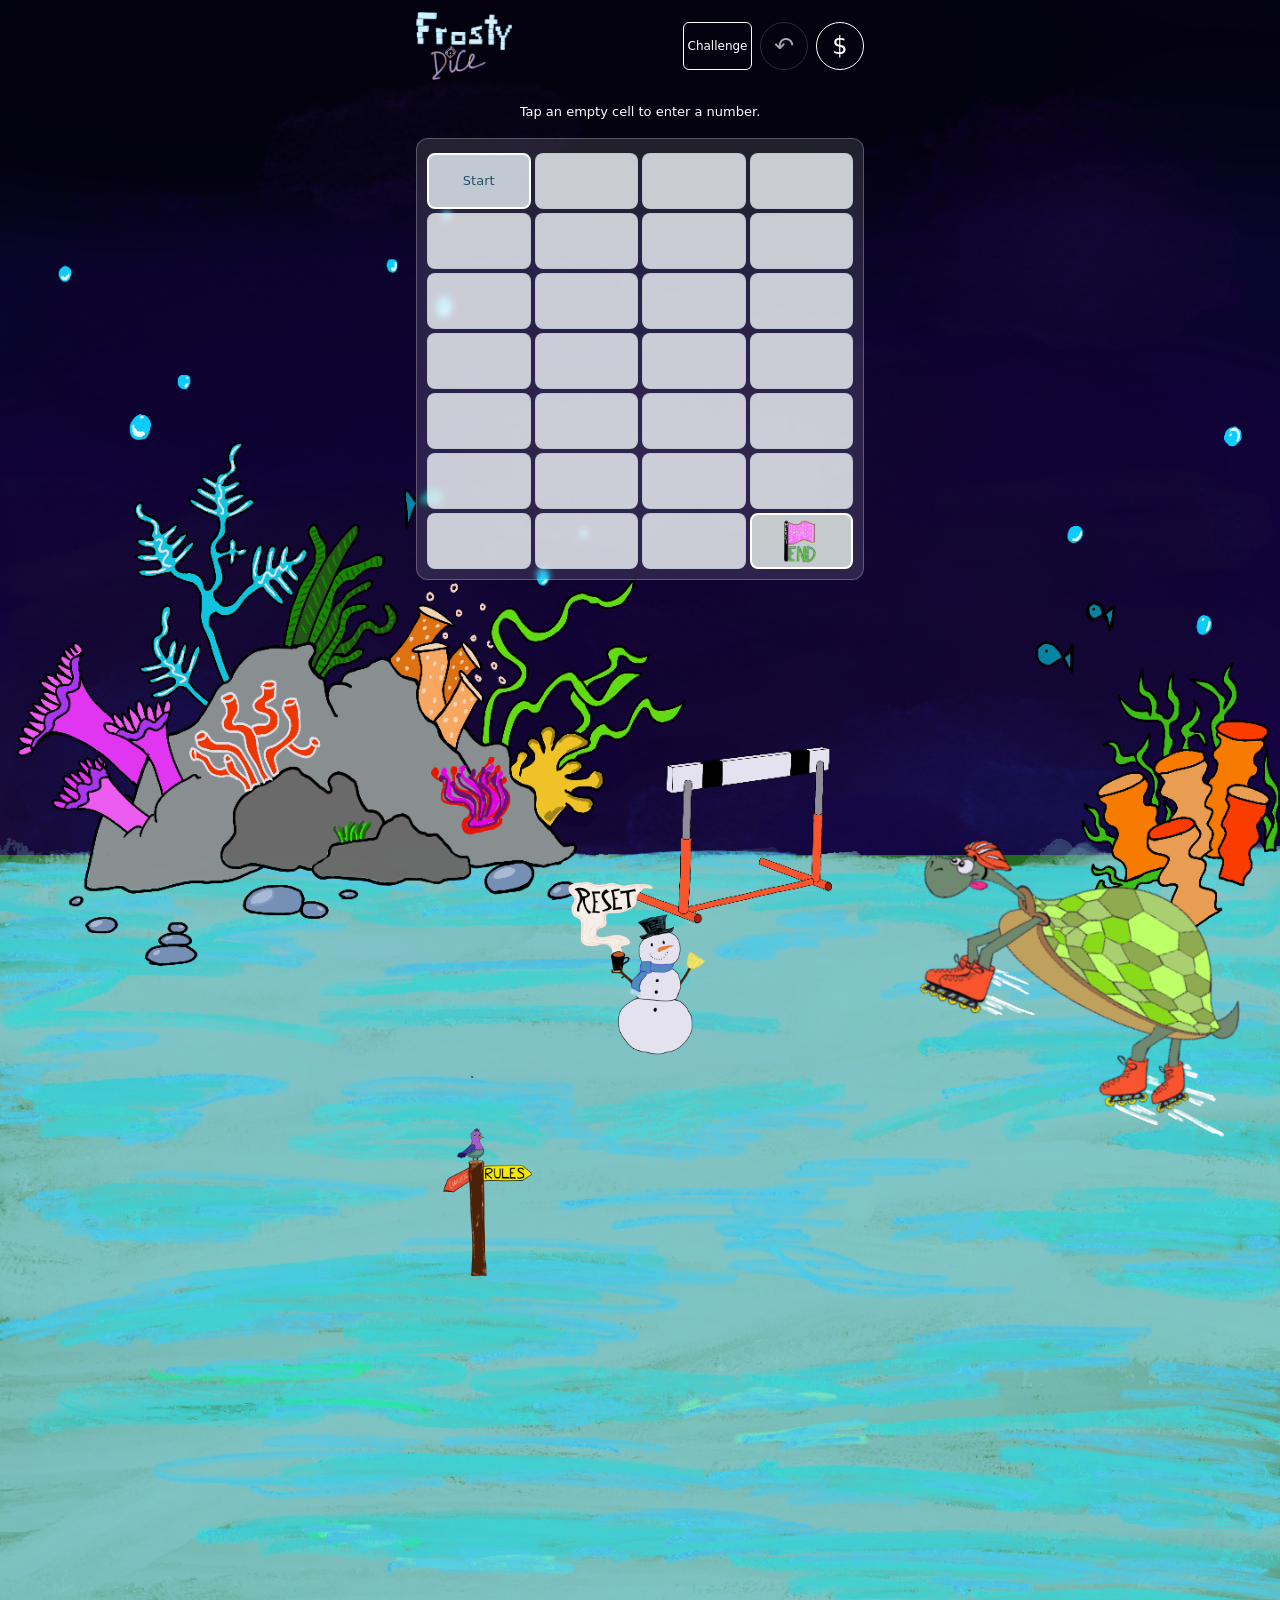
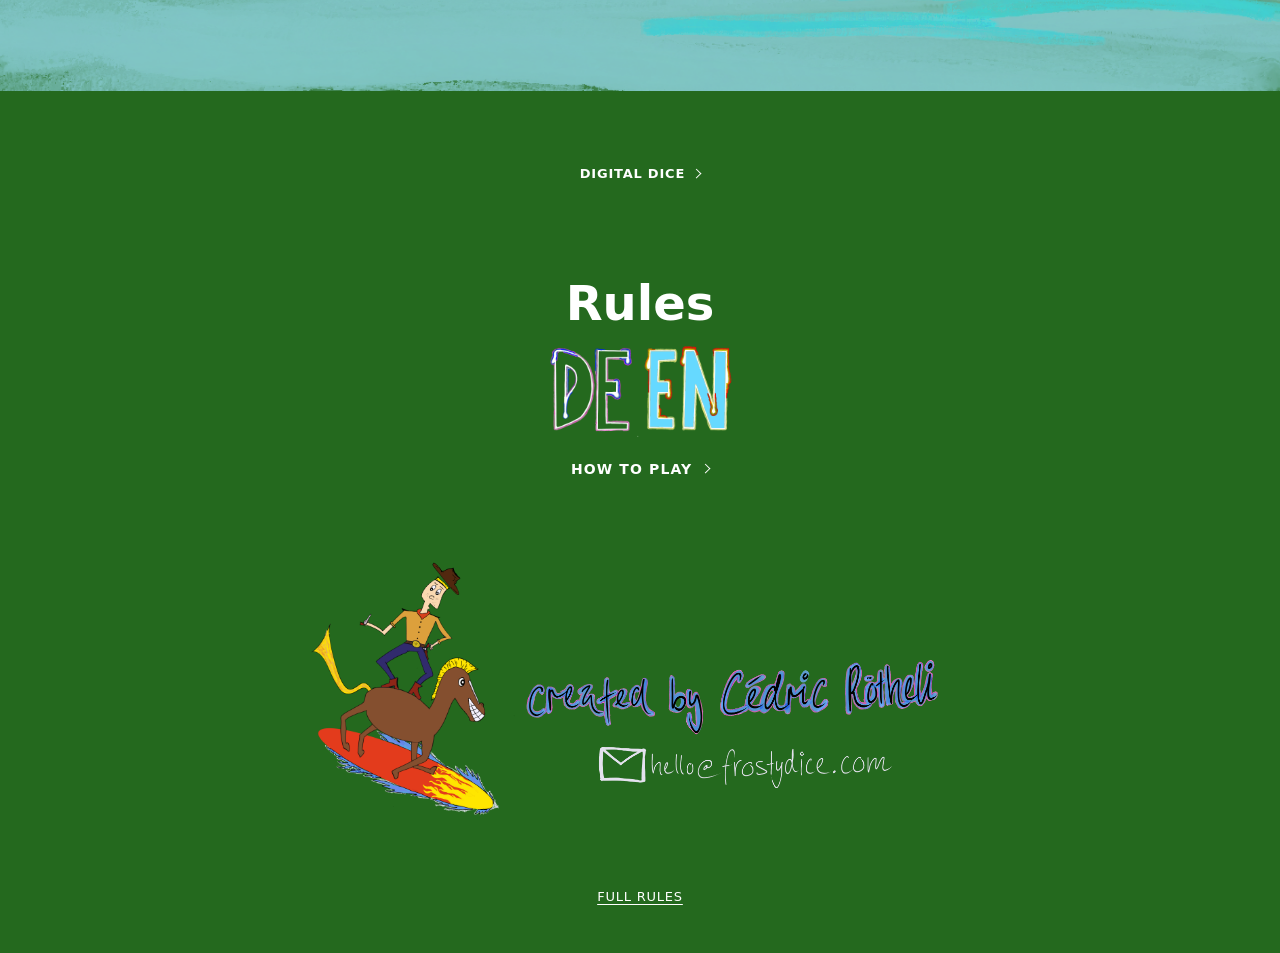
==== commit 72394af6: "feat: add Frosty Gardens and Charity Run receipts" ====
--- a/index.html
+++ b/index.html
@@ -30,14 +30,16 @@
     <link rel="preload" as="image" href="./assets/receipt2.png">
     <link rel="preload" as="image" href="./assets/receipt3.png">
     <link rel="preload" as="image" href="./assets/receipt4.png">
+    <link rel="preload" as="image" href="./assets/receipt6.png">
+    <link rel="preload" as="image" href="./assets/receipt7.png">
     <link rel="stylesheet" href="./css/style.css?v=digital-dice-4">
     <link rel="stylesheet" href="./css/tutorial.css?v=tutorial-1">
     <link rel="stylesheet" href="./css/rules-page.css?v=rules-page-1">
-    <script type="module" src="./js/app.js?v=rules-page-1"></script>
+    <script type="module" src="./js/app.js?v=receipt-5"></script>
     <script type="module" src="./js/pwa.js"></script>
     <script type="module" src="./js/rules.js?v=rules-page-1"></script>
     <script type="module" src="./js/digital-dice.js?v=rules-page-1"></script>
-    <script type="module" src="./js/tutorial.js?v=rules-page-1"></script>
+    <script type="module" src="./js/tutorial.js?v=receipt-5"></script>
   </head>
   <body>
     <main>
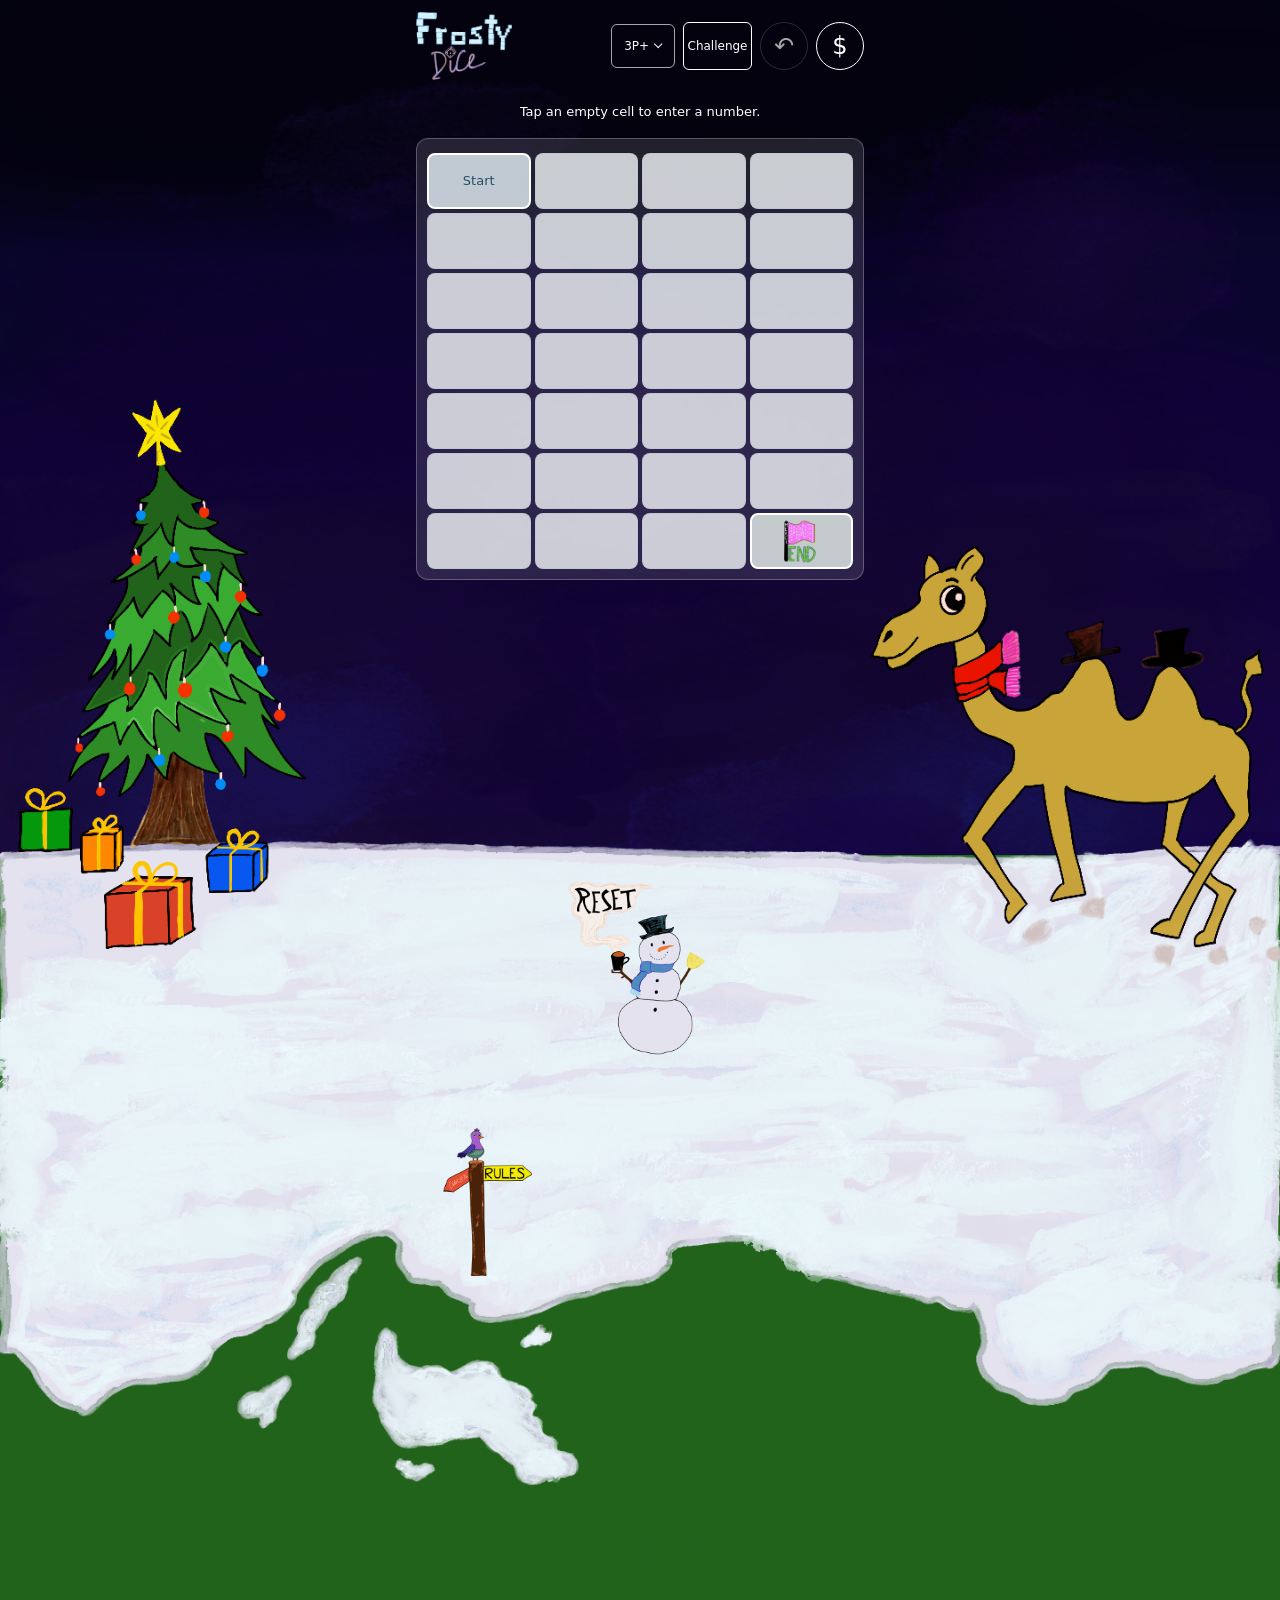
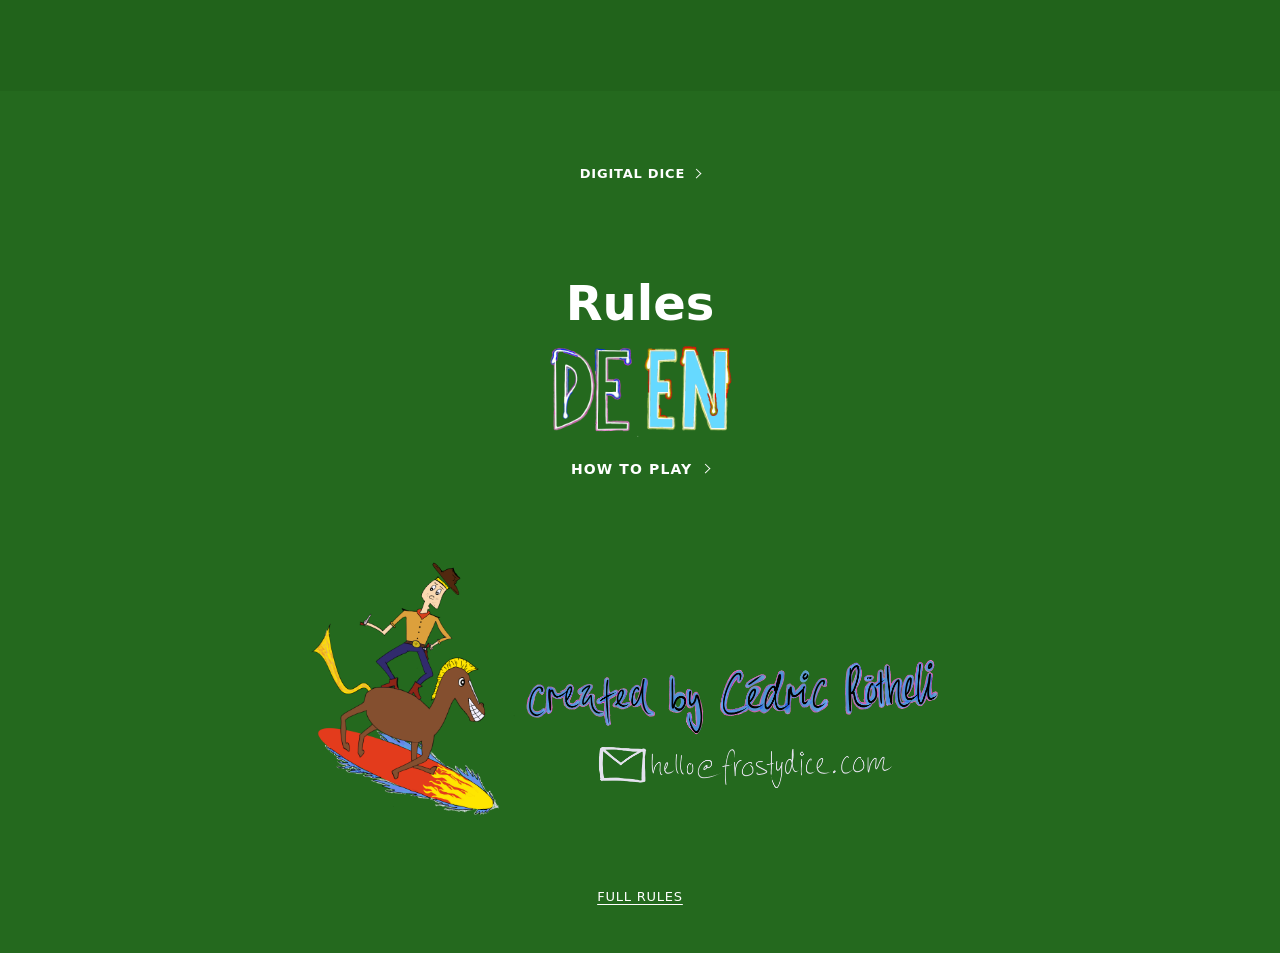
==== commit 12f67d47: "feat: enhance Frosty Frontline visuals" ====
--- a/index.html
+++ b/index.html
@@ -35,23 +35,35 @@
     <link rel="stylesheet" href="./css/style.css?v=digital-dice-4">
     <link rel="stylesheet" href="./css/tutorial.css?v=tutorial-1">
     <link rel="stylesheet" href="./css/rules-page.css?v=rules-page-1">
-    <script type="module" src="./js/app.js?v=receipt-5"></script>
+    <link rel="stylesheet" href="./css/two-player.css?v=frontline-visual-1">
+    <script type="module" src="./js/game-modes.js?v=frontline-visual-1"></script>
     <script type="module" src="./js/pwa.js"></script>
     <script type="module" src="./js/rules.js?v=rules-page-1"></script>
     <script type="module" src="./js/digital-dice.js?v=rules-page-1"></script>
-    <script type="module" src="./js/tutorial.js?v=receipt-5"></script>
+    <script type="module" src="./js/tutorial.js?v=two-player-1"></script>
   </head>
   <body>
     <main>
       <header class="page-header">
         <h1 class="page-title"><img src="./assets/frosty_dice_title_cropped.png" alt="Frosty Dice" width="1674" height="1187"></h1>
         <div class="game-stats">
+          <div id="game-mode-switch" class="game-mode-switch" role="group" aria-label="Game mode" data-mode="3p-plus">
+            <button id="game-mode-trigger" class="game-mode-trigger" type="button" aria-haspopup="menu" aria-expanded="false" aria-controls="game-mode-options">
+              <span id="game-mode-label">3P+</span><span class="game-mode-chevron" aria-hidden="true"></span>
+            </button>
+            <div id="game-mode-options" class="game-mode-options" role="menu" aria-label="Game mode" hidden>
+              <button id="mode-2p" type="button" role="menuitemradio" aria-checked="false" aria-controls="two-player-game" tabindex="-1">2 Players</button>
+              <button id="mode-3p-plus" type="button" role="menuitemradio" aria-checked="true" aria-controls="classic-game" tabindex="-1">3+ Players</button>
+            </div>
+          </div>
           <button id="open-challenge" class="challenge-button" type="button" aria-haspopup="dialog" aria-controls="challenge-dialog">Challenge</button>
           <button id="undo-move" class="undo-button" type="button" aria-label="Undo last move" title="Undo last move" disabled><span aria-hidden="true">↶</span></button>
           <button id="open-receipt" class="receipt-button" type="button" aria-label="Open Frosty Fresh Goods receipt" aria-haspopup="dialog" aria-controls="receipt-dialog">$</button>
         </div>
       </header>
 
+      <p id="mode-status" class="visually-hidden" role="status" aria-atomic="true">3P+ · Classic Frosty Dice</p>
+      <div id="classic-game">
       <div class="board-message">
         <p id="app-status" class="app-status" role="status" aria-atomic="true">Loading board…</p>
       </div>
@@ -78,6 +90,23 @@
       </section>
 
       <p id="storage-status" class="storage-status" role="status" hidden></p>
+      </div>
+      <section id="two-player-game" class="two-player-game" aria-label="Two players on one device" hidden>
+        <div class="two-player-frame">
+          <h2 id="two-player-label-1" class="two-player-label two-player-label--top">Player 1</h2>
+          <p id="two-player-feedback-1" class="two-player-feedback two-player-feedback--top" role="status" aria-atomic="true"></p>
+          <div class="two-player-board-area">
+            <div id="two-player-board-1" class="two-player-board" data-player="1" role="group" aria-label="Player 1 board" tabindex="-1"></div>
+          </div>
+          <svg id="two-player-duels" class="two-player-frontline" role="img" aria-label="Column scores" viewBox="0 0 286 112" preserveAspectRatio="none"></svg>
+          <div class="two-player-board-area">
+            <div id="two-player-board-2" class="two-player-board" data-player="2" role="group" aria-label="Player 2 board" tabindex="-1"></div>
+          </div>
+          <p id="two-player-feedback-2" class="two-player-feedback" role="status" aria-atomic="true"></p>
+          <h2 id="two-player-label-2" class="two-player-label">Player 2</h2>
+        </div>
+        <p id="two-player-storage-status" class="two-player-storage" role="status" hidden></p>
+      </section>
       <section class="reset-panel" aria-labelledby="new-game-heading">
         <h2 id="new-game-heading" class="visually-hidden">New game</h2>
         <div id="reset-confirmation" class="confirmation" hidden>
@@ -134,6 +163,7 @@
         <button id="rules-language-de" class="rules-language-selector__button" type="button" lang="de" aria-label="Deutsch" aria-pressed="false" aria-controls="interactive-tutorial"></button>
         <button id="rules-language-en" class="rules-language-selector__button" type="button" lang="en" aria-label="English" aria-pressed="true" aria-controls="interactive-tutorial"></button>
       </div>
+      <p id="two-player-help" class="two-player-help" hidden></p>
       <button id="tutorial-toggle" class="rules-disclosure" type="button" aria-expanded="false" aria-controls="tutorial-panel">
         <span id="tutorial-toggle-label">HOW TO PLAY</span><span class="rules-disclosure__chevron" aria-hidden="true"></span>
       </button>
@@ -180,6 +210,14 @@
       <img src="./assets/contact_information.png" alt="Frosty Dice contact information" width="4096" height="1714" loading="lazy" decoding="async">
       <a id="full-rules-link" class="rules-page-link" href="./rules.html">FULL RULES</a>
     </footer>
+    <dialog id="mode-switch-dialog" class="mode-switch-dialog" aria-labelledby="mode-switch-heading" aria-describedby="mode-switch-detail">
+      <h2 id="mode-switch-heading">Switch game mode?</h2>
+      <p id="mode-switch-detail">Your current game will stay saved on this device.</p>
+      <div class="mode-switch-dialog__actions">
+        <button id="cancel-mode-switch" class="action-button secondary-button" type="button" autofocus>Cancel</button>
+        <button id="confirm-mode-switch" class="action-button" type="button">Switch</button>
+      </div>
+    </dialog>
     <dialog id="challenge-dialog" class="challenge-dialog" aria-labelledby="challenge-heading" aria-describedby="bid-limit">
       <form id="challenge-form" class="challenge-content" novalidate>
         <h2 id="challenge-heading">MAKE YOUR BID</h2>
--- a/css/two-player.css
+++ b/css/two-player.css
@@ -0,0 +1,52 @@
+/* Optional mode integration: leave the title's existing dimensions untouched. */
+.page-header .game-stats { position: relative; }
+.game-mode-switch { position: absolute; right: calc(100% + 8px); top: 50%; transform: translateY(-50%); z-index: 4; }
+.game-mode-trigger { display: inline-flex; align-items: center; justify-content: center; gap: 0.4rem; min-width: 64px; min-height: 44px; padding: 0.25rem 0.5rem; border: 1px solid rgb(255 255 255 / 65%); border-radius: 0.375rem; color: #fff; background: transparent; font: inherit; font-size: 0.75rem; cursor: pointer; touch-action: manipulation; }
+.game-mode-chevron { width: 0.4rem; height: 0.4rem; margin-top: -0.2rem; border-right: 1.5px solid currentColor; border-bottom: 1.5px solid currentColor; transform: rotate(45deg); }
+.game-mode-options { position: absolute; left: 0; right: auto; top: calc(100% + 0.375rem); width: 10rem; max-width: 80vw; padding: 0.25rem; border: 1px solid rgb(255 255 255 / 65%); border-radius: 0.375rem; color: #fff; background: #102436; }
+.game-mode-switch[data-mode="2p"] .game-mode-options { left: auto; right: 0; }
+.game-mode-options button { display: flex; align-items: center; justify-content: space-between; width: 100%; min-height: 44px; padding: 0.5rem; border: 0; border-radius: 0.25rem; color: inherit; background: transparent; font: inherit; font-size: 0.8125rem; text-align: left; cursor: pointer; touch-action: manipulation; }
+.game-mode-options button[aria-checked="true"] { color: #172b3a; background: #d4f3ff; }
+.game-mode-options button[aria-checked="true"]::after { content: "✓"; }
+.game-mode-switch button:focus-visible { outline: 2px solid #fff; outline-offset: -3px; }
+.game-mode-options button[aria-checked="true"]:focus-visible { outline-color: #172b3a; }
+.mode-feedback { color: #fff; font-size: 0.8125rem; text-align: center; }
+.mode-switch-dialog { width: min(22rem, calc(100% - 2rem)); padding: 1.25rem; border: 1px solid rgb(255 255 255 / 45%); border-radius: 0.75rem; background: #102436; color: #fff; }
+.mode-switch-dialog::backdrop { background: rgb(3 2 14 / 80%); }
+.mode-switch-dialog p { margin: 0.75rem 0; }
+.mode-switch-dialog__actions { display: flex; justify-content: flex-end; flex-wrap: wrap; gap: 0.5rem; }
+.mode-switch-dialog button:focus-visible { outline-color: #fff; }
+.two-player-game { width: 100%; min-width: 0; }
+.two-player-frame { padding: 4px; border: 1px solid rgb(255 255 255 / var(--board-glass-border-opacity)); border-radius: 0.75rem; background: rgb(255 255 255 / var(--board-glass-opacity)); -webkit-backdrop-filter: blur(var(--board-glass-blur)); backdrop-filter: blur(var(--board-glass-blur)); }
+.two-player-label { margin: 0.25rem 0; color: #fff; font-size: 0.8125rem; font-weight: 600; text-align: center; }
+.two-player-label--top, .two-player-feedback--top { transform: rotate(180deg); }
+.two-player-board { display: grid; grid-template-columns: repeat(5, minmax(0, 1fr)); gap: 4px; min-width: 0; }
+.two-player-board[data-player="1"] { transform: rotate(180deg); }
+.two-player-board:focus-visible { outline: 2px solid #fff; outline-offset: 2px; }
+.two-player-board-area { position: relative; min-width: 0; }
+.two-player-cell-slot { position: relative; min-width: 0; }
+.two-player-comparison-sign { position: absolute; right: -8px; top: 50%; z-index: 2; width: 12px; transform: translateY(-50%); color: #fff; font-size: 0.875rem; font-weight: 700; line-height: 1; text-align: center; text-shadow: 0 0 2px #172b3a; pointer-events: none; }
+.two-player-game .two-player-cell { height: clamp(3rem, 12vw, 3.5rem); min-height: 48px; text-align: center; }
+.two-player-cell[data-start="true"] { box-shadow: inset 0 0 0 1px #fff; }
+.two-player-cell[aria-pressed="true"] { outline: 2px solid #66d9ff; outline-offset: -3px; }
+/* A floating keypad within one owner's grid; never displace the boards or scores. */
+.two-player-entry { position: absolute; left: 0; right: 0; z-index: 3; padding: 4px; border: 1px solid rgb(255 255 255 / 65%); border-radius: 0.5rem; color: #fff; background: #102436; }
+.two-player-entry[data-edge="top"] { top: 0; }
+.two-player-entry[data-edge="bottom"] { bottom: 0; }
+.two-player-entry[data-player="1"] { transform: rotate(180deg); }
+.two-player-entry__draft { margin: 0 0 3px; font-size: 0.875rem; line-height: 1.2; text-align: center; font-variant-numeric: tabular-nums; }
+.two-player-entry__keys { display: grid; grid-template-columns: repeat(6, minmax(0, 1fr)); gap: 2px; }
+.two-player-entry__digit { min-width: 0; min-height: 44px; padding: 0; border: 1px solid rgb(255 255 255 / 65%); border-radius: 0.375rem; color: #fff; background: transparent; font: inherit; font-size: 1.125rem; cursor: pointer; touch-action: manipulation; }
+.two-player-entry__digit:active { background: rgb(255 255 255 / 15%); }
+.two-player-entry__digit:focus-visible { outline: 2px solid #fff; outline-offset: -3px; }
+.two-player-feedback { min-height: 2.8em; margin: 0.25rem 0; color: #fff; font-size: 0.6875rem; line-height: 1.4; text-align: center; overflow-wrap: anywhere; }
+.two-player-frontline { display: block; width: 100%; height: 112px; margin: 6px 0; overflow: visible; pointer-events: none; }
+.two-player-frontline__ribbon { fill: #e1f8ff; stroke: #224d67; stroke-width: 1; stroke-linejoin: round; }
+.two-player-frontline__centerline { fill: none; stroke: none; }
+.two-player-frontline__point { fill: #263d4b; stroke: #fff; stroke-width: 2.25; }
+.two-player-frontline__point[data-control="player1"] { fill: #78cff4; filter: drop-shadow(0 0 4.5px #78cff4); }
+.two-player-frontline__point[data-control="player2"] { fill: #ec86b8; filter: drop-shadow(0 0 4.5px #ec86b8); }
+.two-player-frontline__point[data-control="tie"] { fill: #fff; filter: drop-shadow(0 0 4.5px #fff); }
+.two-player-frontline__score { fill: #fff; stroke: #172b3a; stroke-width: 1; paint-order: stroke; font: 700 14px system-ui, sans-serif; text-anchor: middle; dominant-baseline: middle; }
+.two-player-help, .two-player-storage { margin: 0.5rem auto; color: #fff; font-size: 0.75rem; line-height: 1.4; text-align: center; }
+.rules-illustration > .two-player-help { max-width: 30rem; margin: 0.75rem auto 0.5rem; font-size: 0.8125rem; }
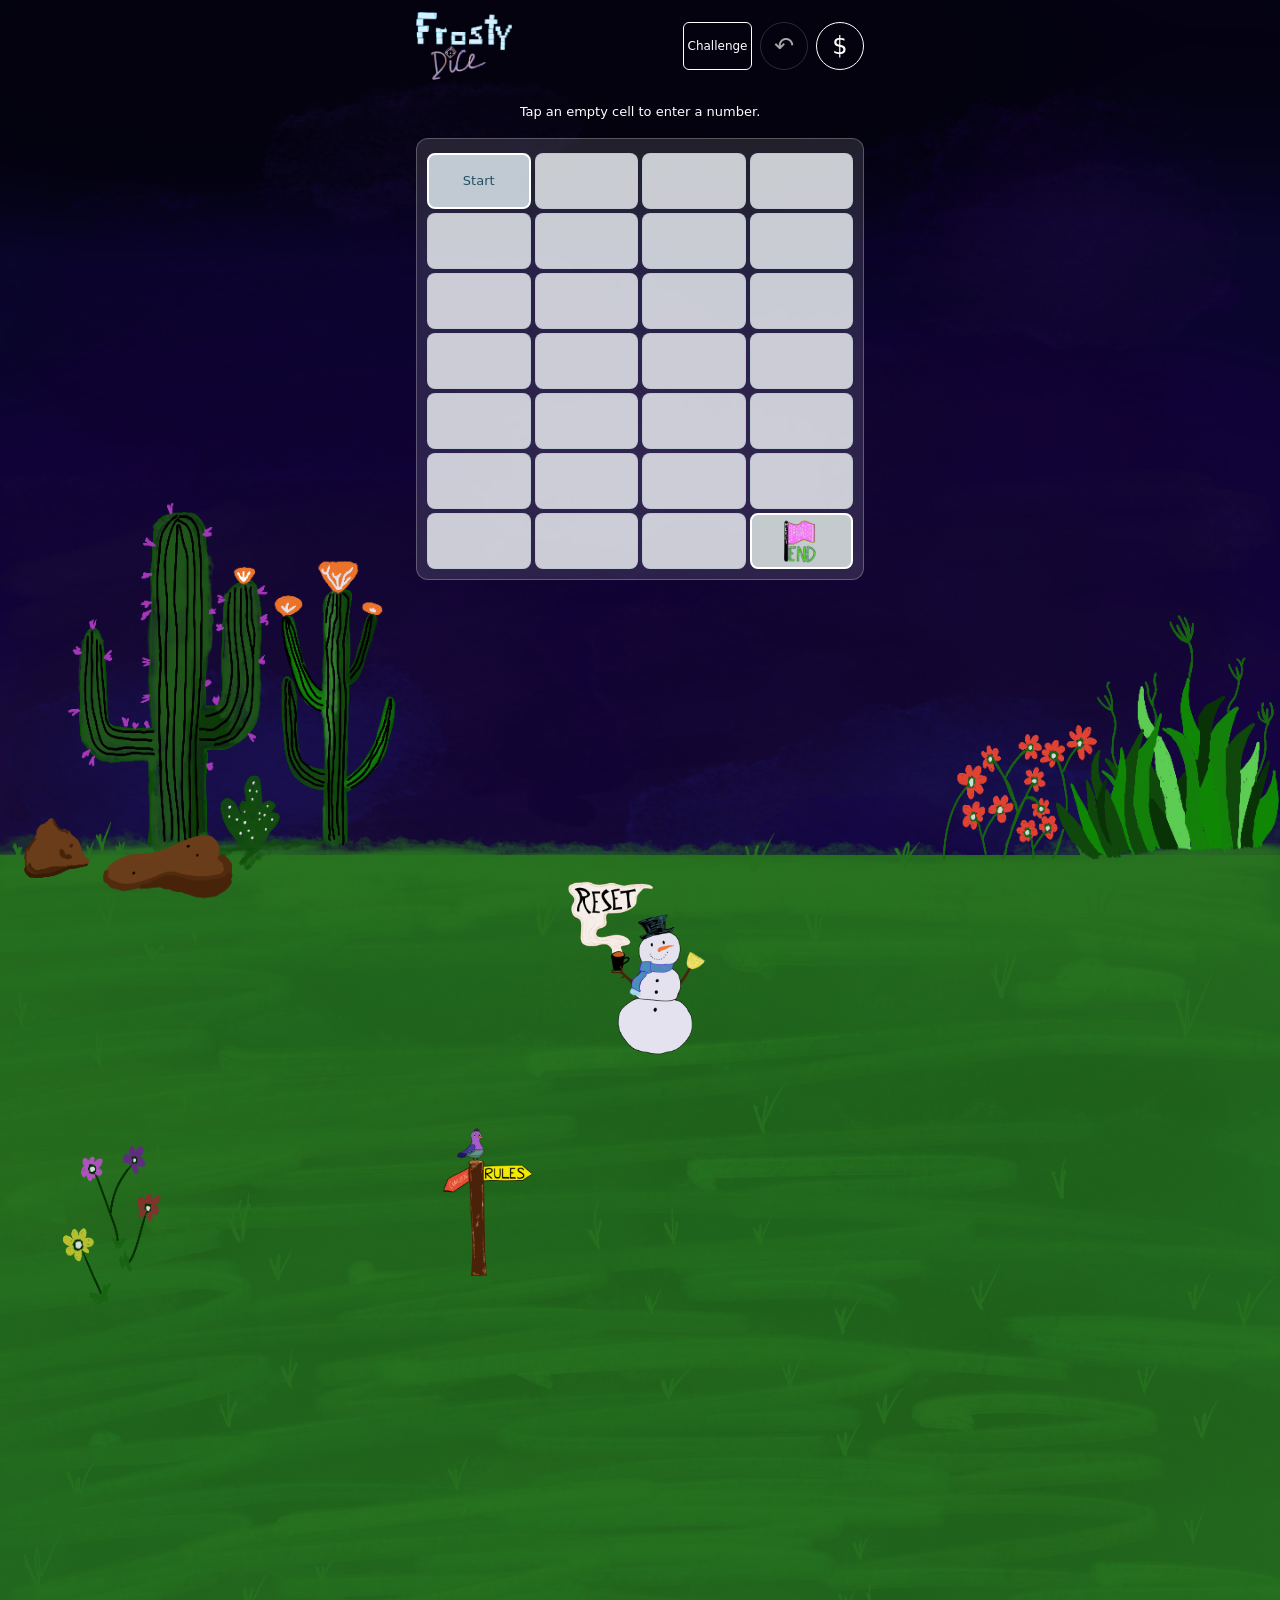
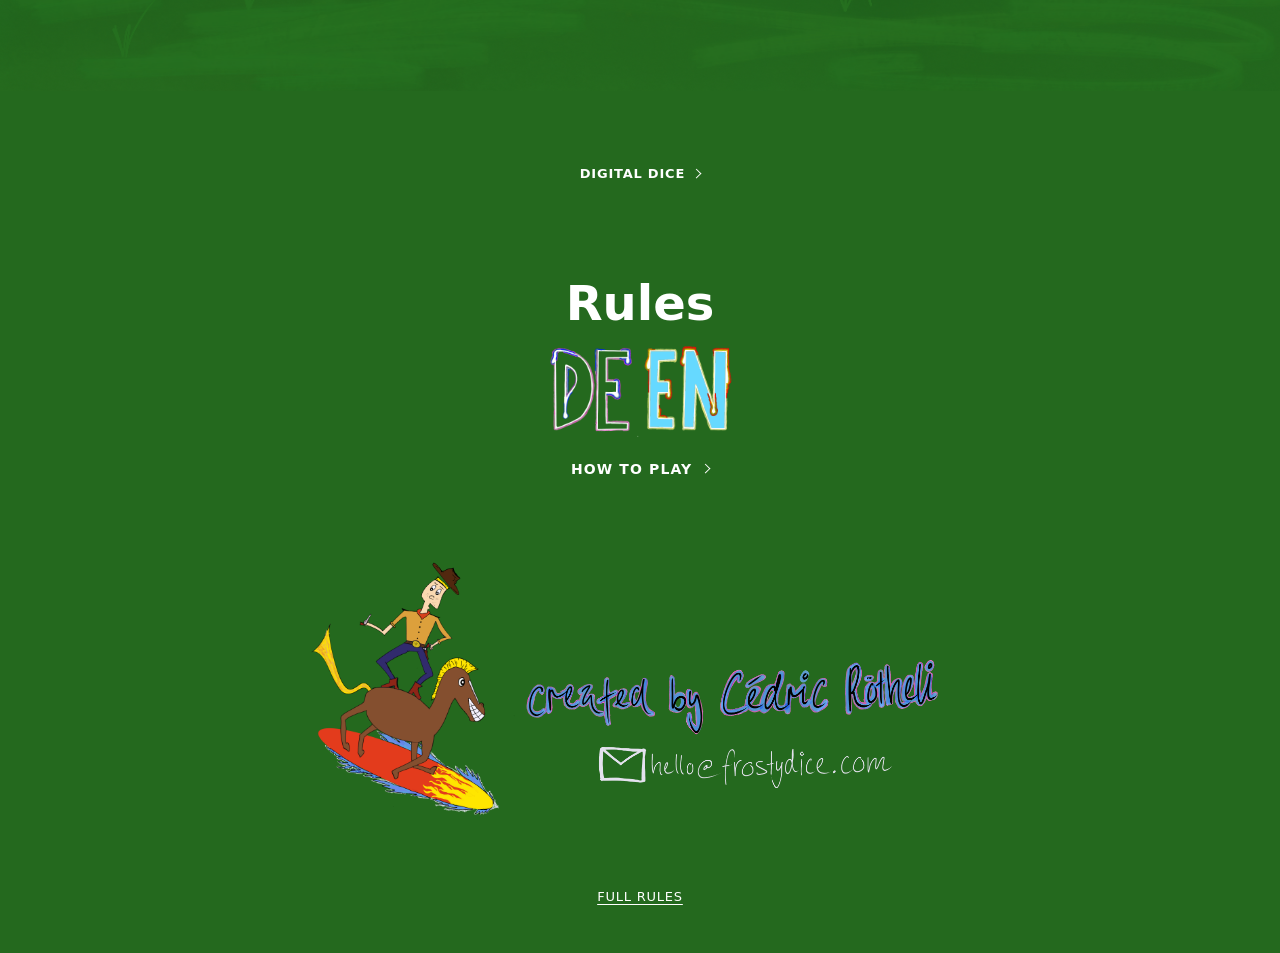
==== commit c83126a0: "feat: finalize Frosty Frontline and two-player UI" ====
--- a/index.html
+++ b/index.html
@@ -35,8 +35,8 @@
     <link rel="stylesheet" href="./css/style.css?v=digital-dice-4">
     <link rel="stylesheet" href="./css/tutorial.css?v=tutorial-1">
     <link rel="stylesheet" href="./css/rules-page.css?v=rules-page-1">
-    <link rel="stylesheet" href="./css/two-player.css?v=frontline-visual-1">
-    <script type="module" src="./js/game-modes.js?v=frontline-visual-1"></script>
+    <link rel="stylesheet" href="./css/two-player.css?v=frontline-guides-2">
+    <script type="module" src="./js/game-modes.js?v=frontline-guides-2"></script>
     <script type="module" src="./js/pwa.js"></script>
     <script type="module" src="./js/rules.js?v=rules-page-1"></script>
     <script type="module" src="./js/digital-dice.js?v=rules-page-1"></script>
@@ -47,22 +47,12 @@
       <header class="page-header">
         <h1 class="page-title"><img src="./assets/frosty_dice_title_cropped.png" alt="Frosty Dice" width="1674" height="1187"></h1>
         <div class="game-stats">
-          <div id="game-mode-switch" class="game-mode-switch" role="group" aria-label="Game mode" data-mode="3p-plus">
-            <button id="game-mode-trigger" class="game-mode-trigger" type="button" aria-haspopup="menu" aria-expanded="false" aria-controls="game-mode-options">
-              <span id="game-mode-label">3P+</span><span class="game-mode-chevron" aria-hidden="true"></span>
-            </button>
-            <div id="game-mode-options" class="game-mode-options" role="menu" aria-label="Game mode" hidden>
-              <button id="mode-2p" type="button" role="menuitemradio" aria-checked="false" aria-controls="two-player-game" tabindex="-1">2 Players</button>
-              <button id="mode-3p-plus" type="button" role="menuitemradio" aria-checked="true" aria-controls="classic-game" tabindex="-1">3+ Players</button>
-            </div>
-          </div>
           <button id="open-challenge" class="challenge-button" type="button" aria-haspopup="dialog" aria-controls="challenge-dialog">Challenge</button>
           <button id="undo-move" class="undo-button" type="button" aria-label="Undo last move" title="Undo last move" disabled><span aria-hidden="true">↶</span></button>
           <button id="open-receipt" class="receipt-button" type="button" aria-label="Open Frosty Fresh Goods receipt" aria-haspopup="dialog" aria-controls="receipt-dialog">$</button>
         </div>
       </header>
 
-      <p id="mode-status" class="visually-hidden" role="status" aria-atomic="true">3P+ · Classic Frosty Dice</p>
       <div id="classic-game">
       <div class="board-message">
         <p id="app-status" class="app-status" role="status" aria-atomic="true">Loading board…</p>
@@ -122,7 +112,7 @@
         <a class="meadow-control rules-link" href="#rules" aria-label="View game rules">
           <img src="./assets/rules_button.png?v=d85019bc" alt="" width="232" height="232" decoding="async">
         </a>
-        <button id="new-game" class="meadow-control reset-snowman" type="button" aria-label="Reset game" aria-controls="reset-confirmation">
+        <button id="new-game" class="meadow-control reset-snowman" type="button" aria-label="New Game" aria-haspopup="dialog" aria-expanded="false" aria-controls="new-game-menu">
           <img src="./assets/reset_button.png" alt="" width="176" height="176" decoding="async">
         </button>
       </div>
@@ -210,13 +200,24 @@
       <img src="./assets/contact_information.png" alt="Frosty Dice contact information" width="4096" height="1714" loading="lazy" decoding="async">
       <a id="full-rules-link" class="rules-page-link" href="./rules.html">FULL RULES</a>
     </footer>
-    <dialog id="mode-switch-dialog" class="mode-switch-dialog" aria-labelledby="mode-switch-heading" aria-describedby="mode-switch-detail">
-      <h2 id="mode-switch-heading">Switch game mode?</h2>
-      <p id="mode-switch-detail">Your current game will stay saved on this device.</p>
-      <div class="mode-switch-dialog__actions">
-        <button id="cancel-mode-switch" class="action-button secondary-button" type="button" autofocus>Cancel</button>
-        <button id="confirm-mode-switch" class="action-button" type="button">Switch</button>
-      </div>
+    <dialog id="new-game-menu" class="new-game-menu" aria-labelledby="new-game-menu-heading">
+      <h2 id="new-game-menu-heading">New Game</h2>
+      <div id="new-game-options" class="new-game-menu__options">
+        <button id="mode-3p-plus" class="new-game-menu__option" type="button" aria-controls="classic-game">
+          <span id="new-game-3p-label">3+ Players</span><small id="new-game-3p-description">Classic Frosty Dice</small>
+        </button>
+        <button id="mode-2p" class="new-game-menu__option" type="button" aria-controls="two-player-game">
+          <span id="new-game-2p-label">2 Players</span><small id="new-game-2p-description">One device · Frosty Frontline</small>
+        </button>
+      </div>
+      <div id="new-game-confirmation" hidden>
+        <p id="new-game-warning">Start a new game? Progress in the selected mode will be cleared. Your other game stays saved.</p>
+        <div class="new-game-menu__actions">
+          <button id="cancel-mode-switch" class="action-button secondary-button" type="button">Cancel</button>
+          <button id="confirm-mode-switch" class="action-button" type="button" aria-describedby="new-game-warning">Start New Game</button>
+        </div>
+      </div>
+      <p id="mode-status" class="visually-hidden" role="status" aria-atomic="true"></p>
     </dialog>
     <dialog id="challenge-dialog" class="challenge-dialog" aria-labelledby="challenge-heading" aria-describedby="bid-limit">
       <form id="challenge-form" class="challenge-content" novalidate>
--- a/css/two-player.css
+++ b/css/two-player.css
@@ -1,21 +1,15 @@
-/* Optional mode integration: leave the title's existing dimensions untouched. */
-.page-header .game-stats { position: relative; }
-.game-mode-switch { position: absolute; right: calc(100% + 8px); top: 50%; transform: translateY(-50%); z-index: 4; }
-.game-mode-trigger { display: inline-flex; align-items: center; justify-content: center; gap: 0.4rem; min-width: 64px; min-height: 44px; padding: 0.25rem 0.5rem; border: 1px solid rgb(255 255 255 / 65%); border-radius: 0.375rem; color: #fff; background: transparent; font: inherit; font-size: 0.75rem; cursor: pointer; touch-action: manipulation; }
-.game-mode-chevron { width: 0.4rem; height: 0.4rem; margin-top: -0.2rem; border-right: 1.5px solid currentColor; border-bottom: 1.5px solid currentColor; transform: rotate(45deg); }
-.game-mode-options { position: absolute; left: 0; right: auto; top: calc(100% + 0.375rem); width: 10rem; max-width: 80vw; padding: 0.25rem; border: 1px solid rgb(255 255 255 / 65%); border-radius: 0.375rem; color: #fff; background: #102436; }
-.game-mode-switch[data-mode="2p"] .game-mode-options { left: auto; right: 0; }
-.game-mode-options button { display: flex; align-items: center; justify-content: space-between; width: 100%; min-height: 44px; padding: 0.5rem; border: 0; border-radius: 0.25rem; color: inherit; background: transparent; font: inherit; font-size: 0.8125rem; text-align: left; cursor: pointer; touch-action: manipulation; }
-.game-mode-options button[aria-checked="true"] { color: #172b3a; background: #d4f3ff; }
-.game-mode-options button[aria-checked="true"]::after { content: "✓"; }
-.game-mode-switch button:focus-visible { outline: 2px solid #fff; outline-offset: -3px; }
-.game-mode-options button[aria-checked="true"]:focus-visible { outline-color: #172b3a; }
-.mode-feedback { color: #fff; font-size: 0.8125rem; text-align: center; }
-.mode-switch-dialog { width: min(22rem, calc(100% - 2rem)); padding: 1.25rem; border: 1px solid rgb(255 255 255 / 45%); border-radius: 0.75rem; background: #102436; color: #fff; }
-.mode-switch-dialog::backdrop { background: rgb(3 2 14 / 80%); }
-.mode-switch-dialog p { margin: 0.75rem 0; }
-.mode-switch-dialog__actions { display: flex; justify-content: flex-end; flex-wrap: wrap; gap: 0.5rem; }
-.mode-switch-dialog button:focus-visible { outline-color: #fff; }
+.new-game-menu { box-sizing: border-box; width: min(21rem, calc(100% - 2rem)); max-height: calc(100dvh - 2rem); padding: 1rem; overflow-y: auto; border: 1px solid rgb(255 255 255 / 45%); border-radius: 0.75rem; background: #102436; color: #fff; }
+.new-game-menu::backdrop { background: rgb(3 2 14 / 80%); }
+.new-game-menu h2 { margin: 0 0 0.75rem; font-size: 1.125rem; }
+.new-game-menu__options { display: grid; gap: 0.5rem; }
+.new-game-menu__options[hidden] { display: none; }
+.new-game-menu__option { display: grid; gap: 0.2rem; width: 100%; min-height: 64px; padding: 0.65rem 0.75rem; border: 1px solid rgb(255 255 255 / 45%); border-radius: 0.5rem; color: #fff; background: transparent; font: inherit; text-align: left; cursor: pointer; touch-action: manipulation; }
+.new-game-menu__option small { font-size: 0.75rem; opacity: 0.8; }
+.new-game-menu__option[data-current="true"] { border-color: #66d9ff; }
+.new-game-menu__actions { display: flex; justify-content: flex-end; flex-wrap: wrap; gap: 0.5rem; margin-top: 0.75rem; }
+.new-game-menu__actions .action-button { min-height: 44px; }
+.new-game-menu button:focus-visible { outline: 2px solid #fff; outline-offset: 2px; }
+.mode-feedback { margin-top: 0.75rem; color: #fff; font-size: 0.8125rem; text-align: center; }
 .two-player-game { width: 100%; min-width: 0; }
 .two-player-frame { padding: 4px; border: 1px solid rgb(255 255 255 / var(--board-glass-border-opacity)); border-radius: 0.75rem; background: rgb(255 255 255 / var(--board-glass-opacity)); -webkit-backdrop-filter: blur(var(--board-glass-blur)); backdrop-filter: blur(var(--board-glass-blur)); }
 .two-player-label { margin: 0.25rem 0; color: #fff; font-size: 0.8125rem; font-weight: 600; text-align: center; }
@@ -41,8 +35,14 @@
 .two-player-entry__digit:focus-visible { outline: 2px solid #fff; outline-offset: -3px; }
 .two-player-feedback { min-height: 2.8em; margin: 0.25rem 0; color: #fff; font-size: 0.6875rem; line-height: 1.4; text-align: center; overflow-wrap: anywhere; }
 .two-player-frontline { display: block; width: 100%; height: 112px; margin: 6px 0; overflow: visible; pointer-events: none; }
-.two-player-frontline__ribbon { fill: #e1f8ff; stroke: #224d67; stroke-width: 1; stroke-linejoin: round; }
-.two-player-frontline__centerline { fill: none; stroke: none; }
+.two-player-frontline__guide { stroke-width: 3.25; stroke-linecap: round; }
+.two-player-frontline__guide--player1 { stroke: #78cff4; }
+.two-player-frontline__guide--player2 { stroke: #ec86b8; }
+.two-player-frontline__guide-head--player1 { fill: #78cff4; }
+.two-player-frontline__guide-head--player2 { fill: #ec86b8; }
+.two-player-frontline__outline, .two-player-frontline__curve { fill: none; stroke-linecap: round; stroke-linejoin: round; }
+.two-player-frontline__outline { stroke: #224d67; stroke-width: 10; }
+.two-player-frontline__curve { stroke: #e1f8ff; stroke-width: 8; }
 .two-player-frontline__point { fill: #263d4b; stroke: #fff; stroke-width: 2.25; }
 .two-player-frontline__point[data-control="player1"] { fill: #78cff4; filter: drop-shadow(0 0 4.5px #78cff4); }
 .two-player-frontline__point[data-control="player2"] { fill: #ec86b8; filter: drop-shadow(0 0 4.5px #ec86b8); }
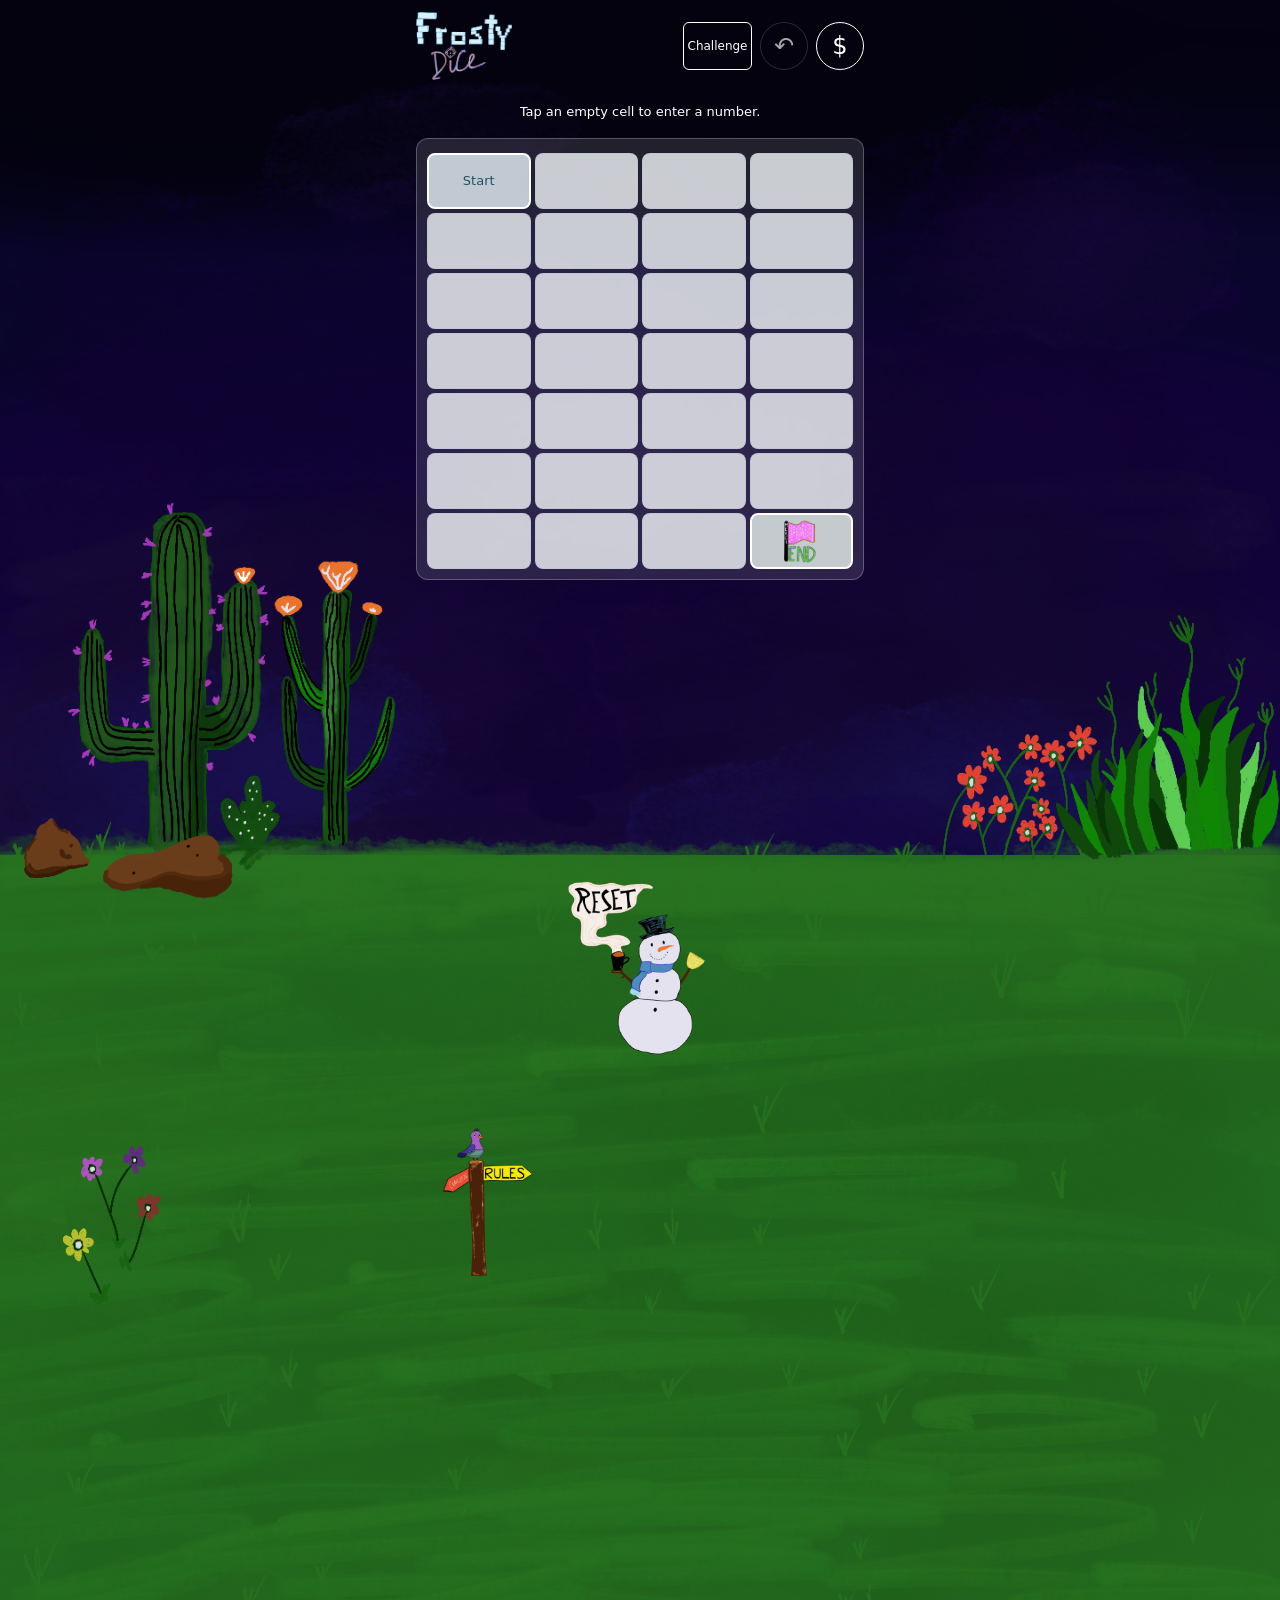
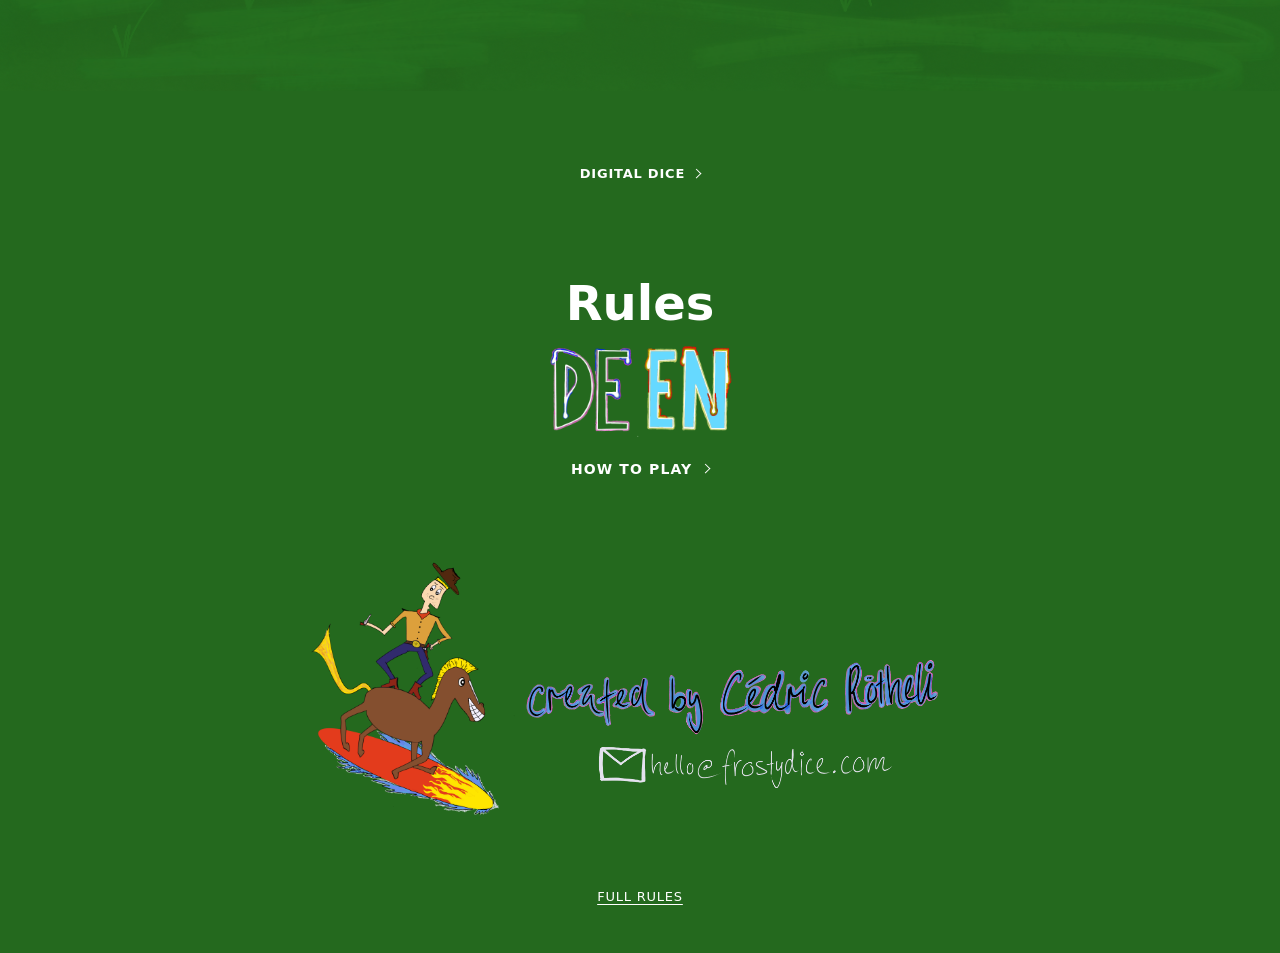
==== commit 54389440: "feat: add interactive two-player tutorial" ====
--- a/index.html
+++ b/index.html
@@ -33,14 +33,14 @@
     <link rel="preload" as="image" href="./assets/receipt6.png">
     <link rel="preload" as="image" href="./assets/receipt7.png">
     <link rel="stylesheet" href="./css/style.css?v=digital-dice-4">
-    <link rel="stylesheet" href="./css/tutorial.css?v=tutorial-1">
+    <link rel="stylesheet" href="./css/tutorial.css?v=two-player-tutorial-1">
     <link rel="stylesheet" href="./css/rules-page.css?v=rules-page-1">
     <link rel="stylesheet" href="./css/two-player.css?v=frontline-guides-2">
-    <script type="module" src="./js/game-modes.js?v=frontline-guides-2"></script>
+    <script type="module" src="./js/game-modes.js?v=two-player-tutorial-1"></script>
     <script type="module" src="./js/pwa.js"></script>
     <script type="module" src="./js/rules.js?v=rules-page-1"></script>
     <script type="module" src="./js/digital-dice.js?v=rules-page-1"></script>
-    <script type="module" src="./js/tutorial.js?v=two-player-1"></script>
+    <script type="module" src="./js/tutorial.js?v=two-player-tutorial-1"></script>
   </head>
   <body>
     <main>
--- a/css/tutorial.css
+++ b/css/tutorial.css
@@ -7,6 +7,25 @@
 .tutorial-title { margin: 0.5rem 0; min-height: 2.6em; font-size: 1.125rem; font-weight: 600; line-height: 1.3; text-align: center; text-transform: uppercase; }
 .tutorial-explanation { min-height: 5.6em; margin: 0 auto 0.5rem; max-width: 30rem; font-size: 0.9rem; line-height: 1.4; text-align: center; }
 .tutorial-stage { position: relative; height: var(--tutorial-stage-height); width: 100%; min-width: 0; }
+.tutorial-stage[data-mode="2p"] { --tutorial-stage-height: 29rem; }
+.tutorial-two-player { position: absolute; inset: 0 0 3.2rem; display: flex; flex-direction: column; align-items: center; justify-content: center; min-width: 0; }
+.tutorial-two-player[hidden], .tutorial-stage[data-mode="2p"] .tutorial-player[hidden] { display: none; }
+.tutorial-two-player__label { flex: none; height: 18px; margin: 0; font-size: 0.75rem; font-weight: 600; line-height: 18px; text-align: center; }
+.tutorial-two-player__label--top { transform: rotate(180deg); }
+.tutorial-two-player__board { flex: none; display: grid; grid-template-columns: repeat(5, minmax(0, 1fr)); gap: 4px; width: min(206px, 100%); min-width: 0; }
+.tutorial-two-player__board[data-player="1"] { transform: rotate(180deg); }
+.tutorial-two-player__slot { position: relative; aspect-ratio: 1; }
+.tutorial-two-player__cell { position: absolute; inset: 0; display: flex; align-items: center; justify-content: center; border: 1px solid rgb(183 199 210 / 65%); border-radius: 5px; color: #172b3a; background: rgb(244 248 251 / 80%); font-variant-numeric: tabular-nums; }
+.tutorial-two-player__cell[data-occupied="true"] { background: rgb(255 255 255 / 80%); }
+.tutorial-two-player__cell[data-start="true"] { box-shadow: inset 0 0 0 2px #275e75; }
+.tutorial-two-player__cell[data-emphasis="true"] { box-shadow: inset 0 0 0 2px #35705b; }
+.tutorial-two-player__value { font-size: 18px; font-weight: 700; line-height: 1; }
+.tutorial-two-player__multiplier { position: absolute; top: 2px; right: 2px; color: #705513; font-size: 9px; line-height: 1; }
+.tutorial-two-player__sign { display: none; position: absolute; z-index: 2; top: 50%; right: -6px; transform: translateY(-50%); color: #fff; font-size: 11px; font-weight: 700; line-height: 1; text-shadow: 0 0 2px #172b3a; }
+.tutorial-stage[data-mode="2p"][data-step="4"] .tutorial-two-player__sign { display: block; }
+.tutorial-two-player .two-player-frontline { flex: none; width: min(206px, 100%); }
+.tutorial-stage[data-mode="2p"] .tutorial-number { font-size: 1.35rem; }
+.tutorial-stage[data-mode="2p"] .tutorial-number small { font-size: 0.95rem; }
 .tutorial-player { position: absolute; inset: 0 0 auto; margin: 0; display: flex; flex-direction: column; align-items: center; }
 .tutorial-player__label { height: 24px; margin: 0; color: #fff; font-size: 0.8125rem; font-weight: 600; line-height: 24px; text-align: center; }
 .tutorial-viewport { position: relative; overflow: hidden; flex: none; transition: width 400ms ease, height 400ms ease; }
